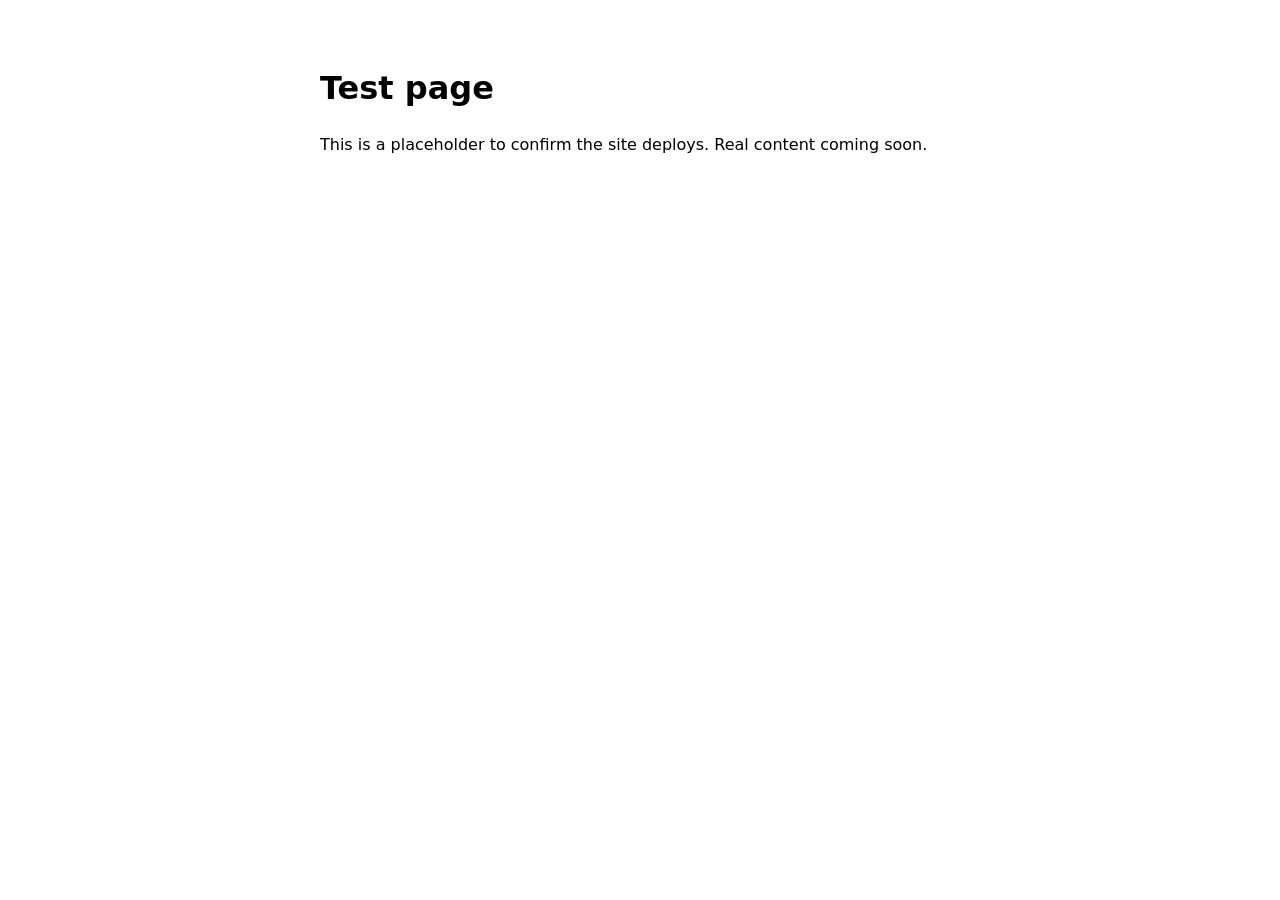
==== index.html @ 04a41847 "Add test page Co-Authored-By: Claude Fable 5.2 <noreply@anthropic.com>" ====
<!DOCTYPE html>
<html lang="en">
<head>
  <meta charset="utf-8">
  <meta name="viewport" content="width=device-width, initial-scale=1">
  <title>Test page</title>
  <style>
    body { font-family: system-ui, sans-serif; max-width: 40rem; margin: 4rem auto; padding: 0 1rem; line-height: 1.5; }
  </style>
</head>
<body>
  <h1>Test page</h1>
  <p>This is a placeholder to confirm the site deploys. Real content coming soon.</p>
</body>
</html>
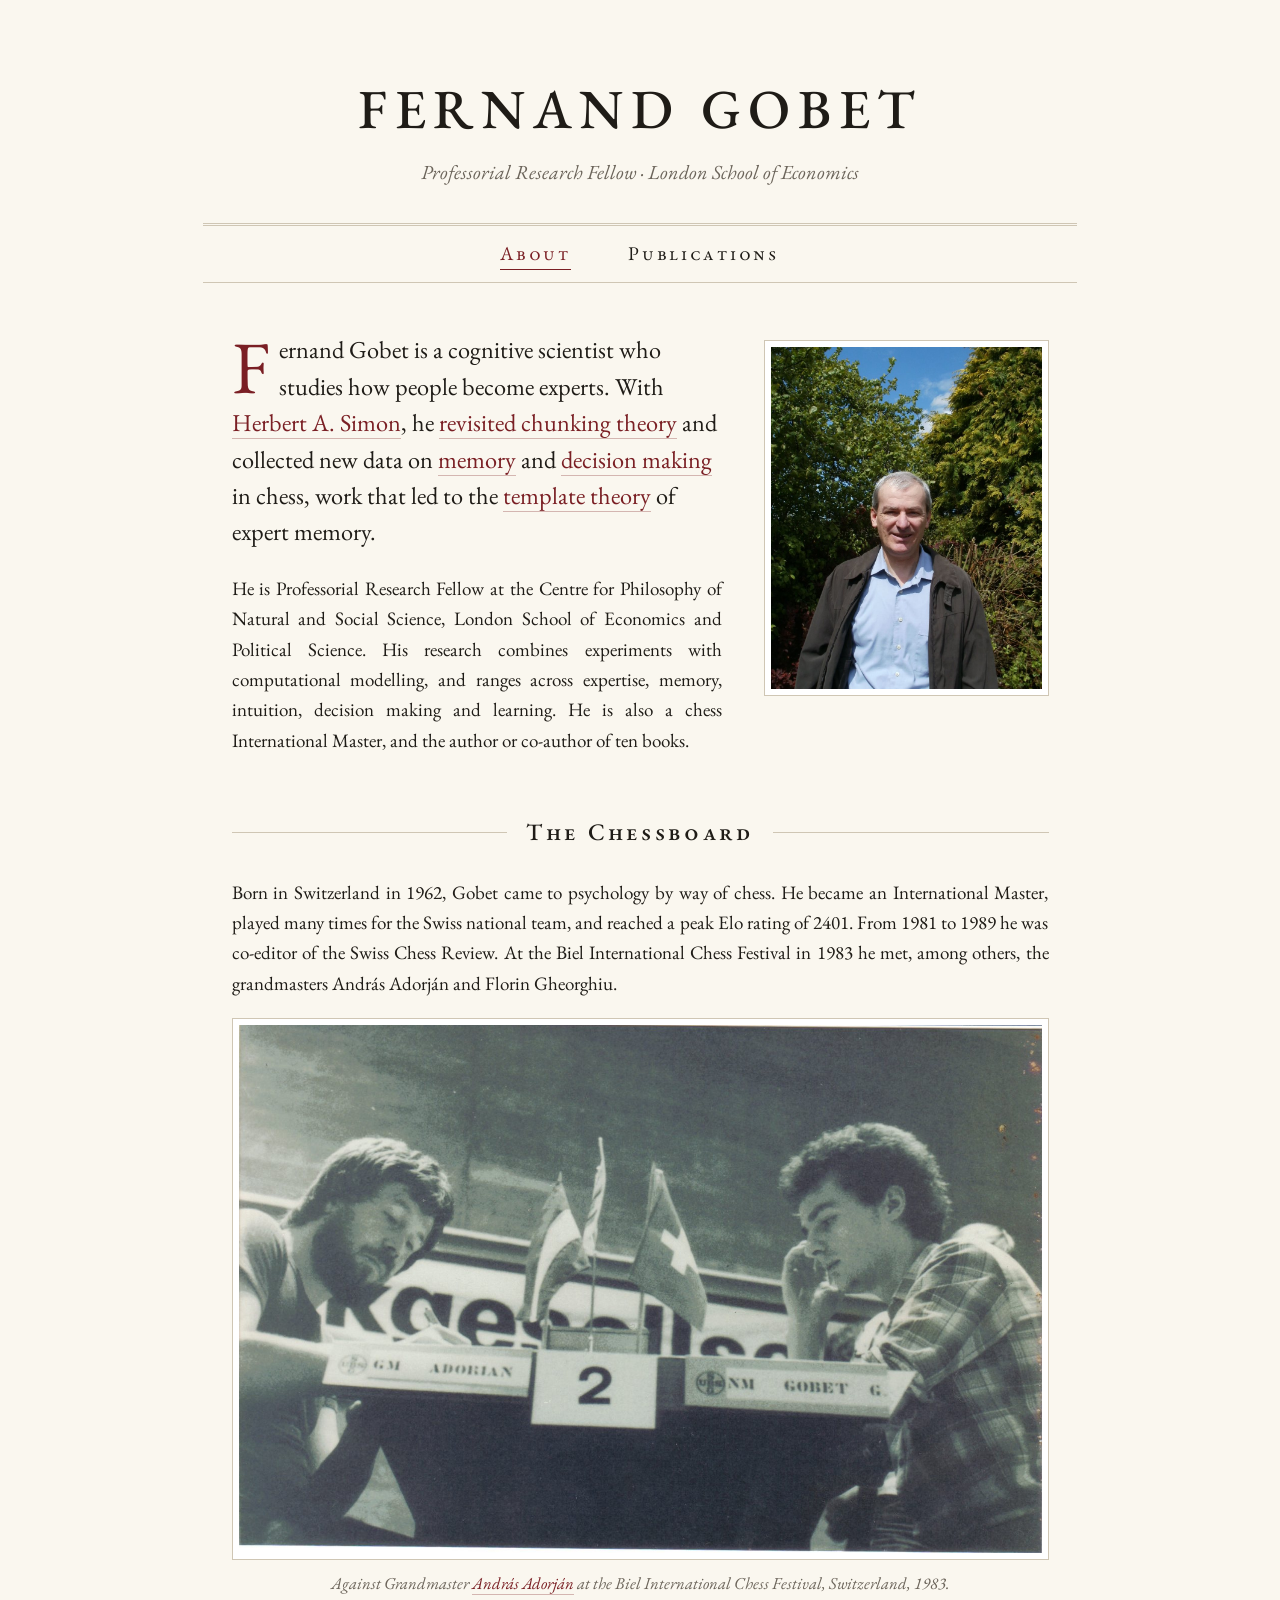
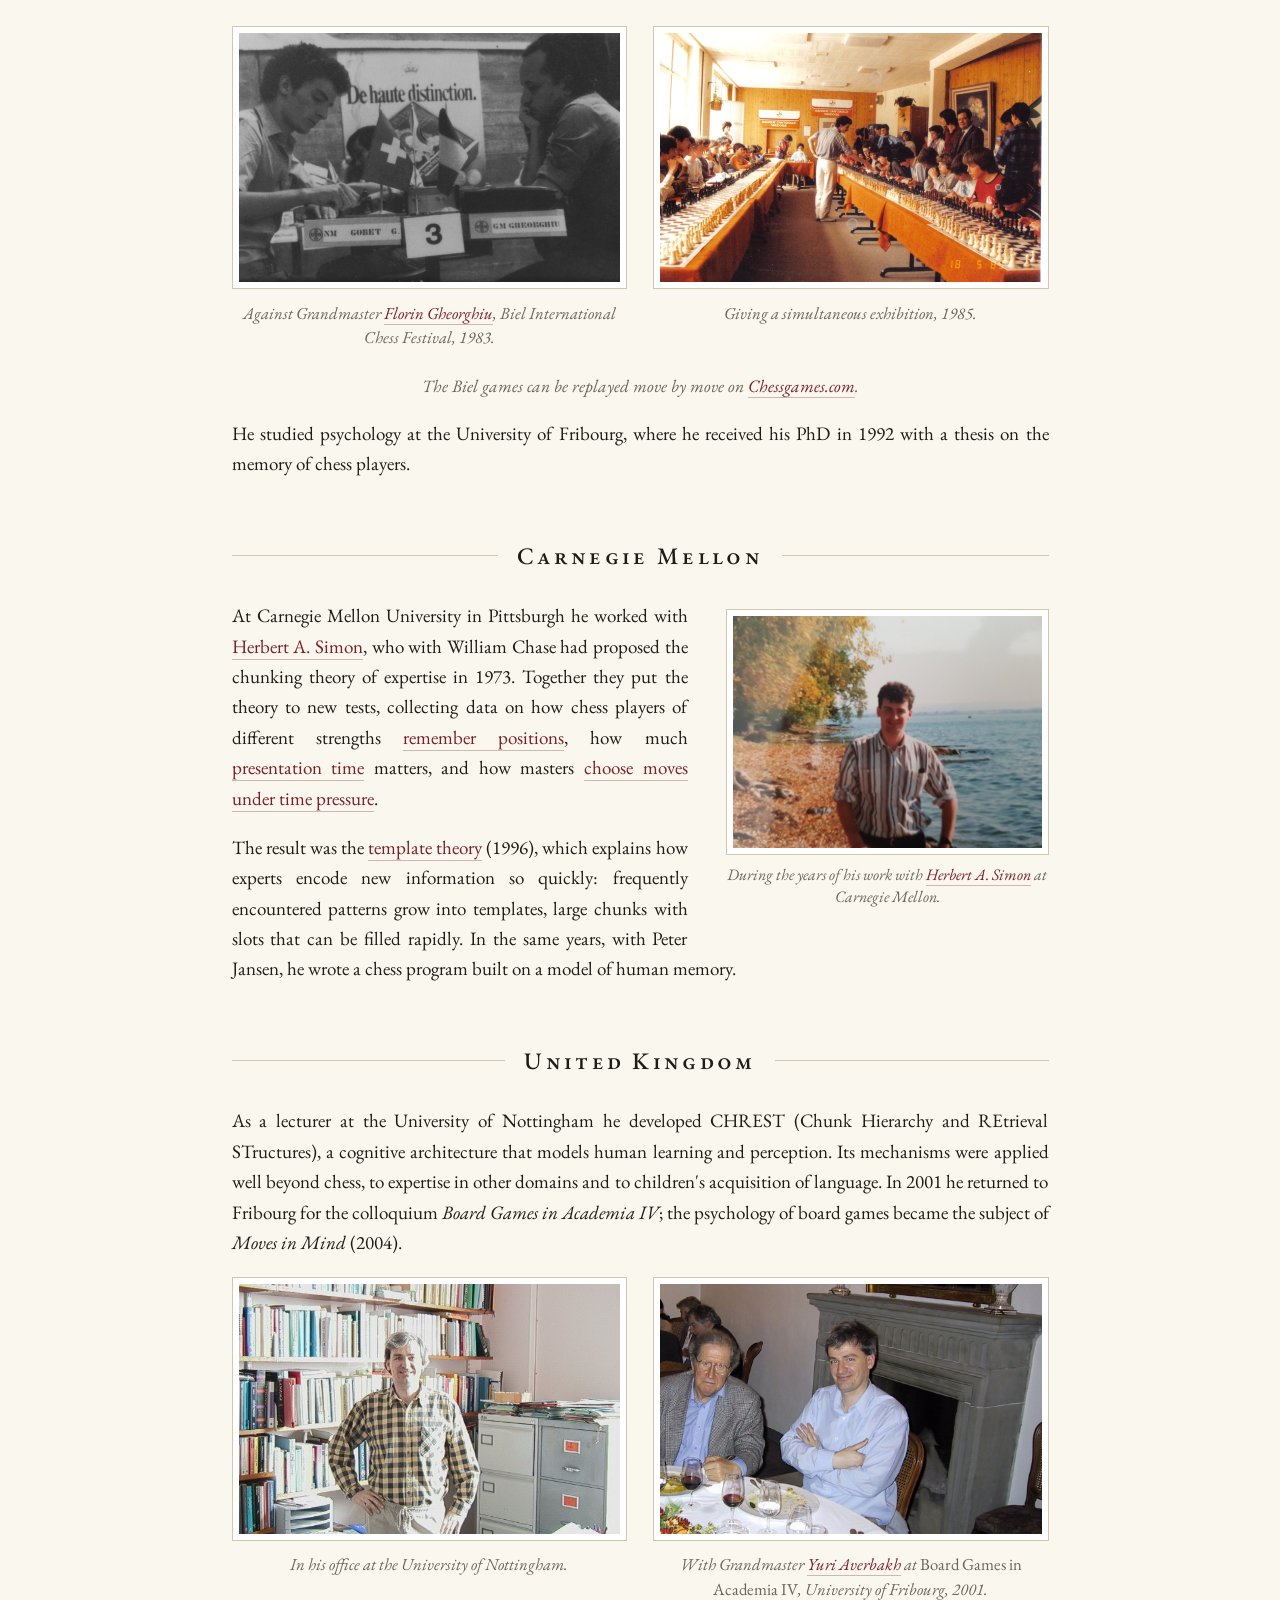
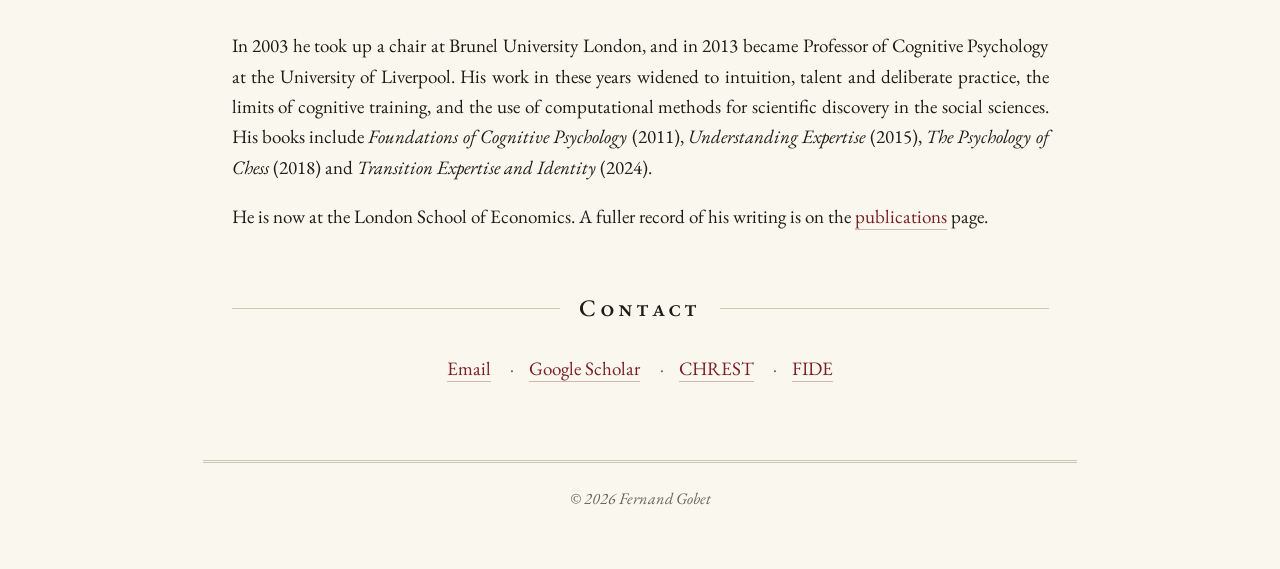
==== commit dd8819d8: "Build About and Publications pages Co-Authored-By: Claude Fable 5.2 <noreply@anthropic.com>" ====
--- a/index.html
+++ b/index.html
@@ -1,15 +1,81 @@
 <!DOCTYPE html>
 <html lang="en">
 <head>
-  <meta charset="utf-8">
-  <meta name="viewport" content="width=device-width, initial-scale=1">
-  <title>Test page</title>
-  <style>
-    body { font-family: system-ui, sans-serif; max-width: 40rem; margin: 4rem auto; padding: 0 1rem; line-height: 1.5; }
-  </style>
+<meta charset="utf-8">
+<meta name="viewport" content="width=device-width, initial-scale=1">
+<title>Fernand Gobet</title>
+<meta name="description" content="Fernand Gobet, cognitive scientist at the London School of Economics and chess International Master: research on expertise, chunking and template theory, and the CHREST cognitive architecture.">
+<link rel="preconnect" href="https://fonts.googleapis.com">
+<link rel="preconnect" href="https://fonts.gstatic.com" crossorigin>
+<link rel="stylesheet" href="https://fonts.googleapis.com/css2?family=EB+Garamond:ital,wght@0,400;0,500;0,600;1,400&amp;display=swap">
+<link rel="stylesheet" href="style.css">
 </head>
 <body>
-  <h1>Test page</h1>
-  <p>This is a placeholder to confirm the site deploys. Real content coming soon.</p>
+<header class="masthead">
+  <h1><a href="/">Fernand Gobet</a></h1>
+  <p>Professorial Research Fellow · London School of Economics</p>
+  <nav>
+    <a class="on" aria-current="page" href="/">About</a>
+    <a href="publications.html">Publications</a>
+  </nav>
+</header>
+<main>
+  <figure class="portrait">
+    <img src="assets/portrait.jpg" width="900" height="1200" alt="Portrait of Fernand Gobet">
+  </figure>
+  <p class="lead">Fernand Gobet is a cognitive scientist who studies how people become experts. With <a href="https://en.wikipedia.org/wiki/Herbert_A._Simon">Herbert A. Simon</a>, he <a href="https://doi.org/10.1080/741942359">revisited chunking theory</a> and collected new data on <a href="https://doi.org/10.3758/BF03200937">memory</a> and <a href="https://doi.org/10.1111/j.1467-9280.1996.tb00666.x">decision making</a> in chess, work that led to the <a href="https://doi.org/10.1006/cogp.1996.0011">template theory</a> of expert memory.</p>
+  <p>He is Professorial Research Fellow at the Centre for Philosophy of Natural and Social Science, London School of Economics and Political Science. His research combines experiments with computational modelling, and ranges across expertise, memory, intuition, decision making and learning. He is also a chess International Master, and the author or co-author of ten books.</p>
+
+  <h2>The Chessboard</h2>
+  <p>Born in Switzerland in 1962, Gobet came to psychology by way of chess. He became an International Master, played many times for the Swiss national team, and reached a peak Elo rating of 2401. From 1981 to 1989 he was co-editor of the Swiss Chess Review. At the Biel International Chess Festival in 1983 he met, among others, the grandmasters András Adorján and Florin Gheorghiu.</p>
+    <figure class="plate">
+      <img src="assets/adorjan-biel-1983.jpg" width="1600" height="1051" loading="lazy" alt="Fernand Gobet facing grandmaster András Adorján across a chessboard at Biel in 1983">
+      <figcaption>Against Grandmaster <a href="https://en.wikipedia.org/wiki/Andr%C3%A1s_Adorj%C3%A1n">András Adorján</a> at the Biel International Chess Festival, Switzerland, 1983.</figcaption>
+    </figure>
+  <div class="pair">
+    <figure class="plate">
+      <img src="assets/gheorghiu-biel-1983.jpg" width="1400" height="886" loading="lazy" alt="Fernand Gobet making a move against grandmaster Florin Gheorghiu at Biel in 1983">
+      <figcaption>Against Grandmaster <a href="https://en.wikipedia.org/wiki/Florin_Gheorghiu">Florin Gheorghiu</a>, Biel International Chess Festival, 1983.</figcaption>
+    </figure>
+    <figure class="plate">
+      <img src="assets/simultaneous.jpg" width="1500" height="1028" loading="lazy" alt="Fernand Gobet walking between two long rows of chessboards during a simultaneous exhibition">
+      <figcaption>Giving a simultaneous exhibition, 1985.</figcaption>
+    </figure>
+  </div>
+  <p class="aside">The Biel games can be replayed move by move on <a href="https://www.chessgames.com/perl/chessplayer?pid=15756">Chessgames.com</a>.</p>
+  <p>He studied psychology at the University of Fribourg, where he received his PhD in 1992 with a thesis on the memory of chess players.</p>
+
+  <h2>Carnegie Mellon</h2>
+    <figure class="inset">
+      <img src="assets/carnegie-mellon.jpg" width="1600" height="1200" loading="lazy" alt="A young Fernand Gobet standing by a lakeshore in autumn">
+      <figcaption>During the years of his work with <a href="https://en.wikipedia.org/wiki/Herbert_A._Simon">Herbert A. Simon</a> at Carnegie Mellon.</figcaption>
+    </figure>
+  <p>At Carnegie Mellon University in Pittsburgh he worked with <a href="https://en.wikipedia.org/wiki/Herbert_A._Simon">Herbert A. Simon</a>, who with William Chase had proposed the chunking theory of expertise in 1973. Together they put the theory to new tests, collecting data on how chess players of different strengths <a href="https://doi.org/10.3758/BF03200937">remember positions</a>, how much <a href="https://doi.org/10.1207/s15516709cog2404_4">presentation time</a> matters, and how masters <a href="https://doi.org/10.1111/j.1467-9280.1996.tb00666.x">choose moves under time pressure</a>.</p>
+  <p>The result was the <a href="https://doi.org/10.1006/cogp.1996.0011">template theory</a> (1996), which explains how experts encode new information so quickly: frequently encountered patterns grow into templates, large chunks with slots that can be filled rapidly. In the same years, with Peter Jansen, he wrote a chess program built on a model of human memory.</p>
+
+  <h2>United Kingdom</h2>
+  <p>As a lecturer at the University of Nottingham he developed CHREST (Chunk Hierarchy and REtrieval STructures), a cognitive architecture that models human learning and perception. Its mechanisms were applied well beyond chess, to expertise in other domains and to children's acquisition of language. In 2001 he returned to Fribourg for the colloquium <em>Board Games in Academia IV</em>; the psychology of board games became the subject of <em>Moves in Mind</em> (2004).</p>
+  <div class="pair">
+    <figure class="plate">
+      <img src="assets/nottingham-office.jpg" width="640" height="480" loading="lazy" alt="Fernand Gobet standing in front of bookshelves in his office">
+      <figcaption>In his office at the University of Nottingham.</figcaption>
+    </figure>
+    <figure class="plate top">
+      <img src="assets/averbakh-fribourg-2001.jpg" width="1130" height="900" loading="lazy" alt="Fernand Gobet seated at dinner beside grandmaster Yuri Averbakh">
+      <figcaption>With Grandmaster <a href="https://en.wikipedia.org/wiki/Yuri_Averbakh">Yuri Averbakh</a> at <em>Board Games in Academia IV</em>, University of Fribourg, 2001.</figcaption>
+    </figure>
+  </div>
+  <p>In 2003 he took up a chair at Brunel University London, and in 2013 became Professor of Cognitive Psychology at the University of Liverpool. His work in these years widened to intuition, talent and deliberate practice, the limits of cognitive training, and the use of computational methods for scientific discovery in the social sciences. His books include <em>Foundations of Cognitive Psychology</em> (2011), <em>Understanding Expertise</em> (2015), <em>The Psychology of Chess</em> (2018) and <em>Transition Expertise and Identity</em> (2024).</p>
+  <p>He is now at the London School of Economics. A fuller record of his writing is on the <a href="publications.html">publications</a> page.</p>
+
+  <h2>Contact</h2>
+  <ul class="links">
+    <li><a href="mailto:F.Gobet@lse.ac.uk">Email</a></li>
+    <li><a href="https://scholar.google.com/citations?user=jeJqwKsAAAAJ&amp;hl=en">Google Scholar</a></li>
+    <li><a href="http://www.chrest.info/chrest.html">CHREST</a></li>
+    <li><a href="https://ratings.fide.com/profile/1300083">FIDE</a></li>
+  </ul>
+</main>
+<footer>© 2026 Fernand Gobet</footer>
 </body>
 </html>
--- a/style.css
+++ b/style.css
@@ -0,0 +1,65 @@
+:root { --paper:#faf7ef; --ink:#1f1c17; --muted:#6b645a; --rule:#cfc6b4; --accent:#7a1f24; }
+* { box-sizing:border-box; }
+html { font-size:19px; }
+body { margin:0; background:var(--paper); color:var(--ink); font-family:"EB Garamond", Garamond, "Times New Roman", serif; line-height:1.6; }
+a { color:var(--accent); text-decoration:none; border-bottom:1px solid rgba(122,31,36,.3); }
+a:hover { border-bottom-color:var(--accent); }
+
+/* Masthead */
+.masthead { text-align:center; padding:3.4rem 1.5rem 0; }
+.masthead h1 { margin:0 0 .2rem; font-weight:500; font-size:2.9rem; letter-spacing:.14em; text-transform:uppercase; }
+.masthead h1 a { color:inherit; border:0; }
+.masthead p { margin:0; font-style:italic; color:var(--muted); font-size:1.05rem; }
+nav { margin:1.8rem auto 0; max-width:46rem; border-top:3px double var(--rule); border-bottom:1px solid var(--rule); padding:.65rem 0; }
+nav a { margin:0 1.4rem; color:var(--ink); border:0; font-variant:small-caps; letter-spacing:.14em; font-size:1.02rem; padding-bottom:.15rem; }
+nav a.on { color:var(--accent); border-bottom:1px solid var(--accent); }
+
+/* Page */
+main { max-width:46rem; margin:0 auto; padding:2.6rem 1.5rem 4rem; }
+main > p { margin:0 0 1rem; text-align:justify; hyphens:auto; }
+h2 { font-weight:500; font-variant:small-caps; letter-spacing:.14em; font-size:1.25rem; margin:3rem 0 1.4rem; display:flex; align-items:center; gap:1rem; clear:both; }
+h2::before, h2::after { content:""; flex:1; border-top:1px solid var(--rule); }
+
+.portrait { float:right; width:15rem; margin:.4rem 0 1.2rem 2.2rem; }
+.portrait img { display:block; width:100%; height:auto; aspect-ratio:4/5; object-fit:cover; object-position:50% 38%; border:1px solid var(--rule); padding:6px; background:#fff; }
+
+main > p.lead { font-size:1.28rem; line-height:1.5; margin-bottom:1.2rem; text-align:left; hyphens:manual; }
+.lead::first-letter { float:left; font-size:3.9rem; line-height:.82; padding:.28rem .5rem 0 0; color:var(--accent); }
+
+/* Photographs */
+figure { margin:0; }
+.plate { margin-bottom:1.6rem; }
+.plate img { display:block; width:100%; height:auto; border:1px solid var(--rule); padding:6px; background:#fff; }
+.plate figcaption { font-style:italic; font-size:.88rem; line-height:1.45; color:var(--muted); text-align:center; margin-top:.6rem; }
+.plate figcaption em { font-style:normal; }
+.pair { display:grid; grid-template-columns:1fr 1fr; gap:1.4rem; }
+.pair .plate img { aspect-ratio:3/2; object-fit:cover; }
+.pair .plate.top img { object-position:50% 12%; }
+.inset { float:right; width:17rem; margin:.4rem 0 1rem 2rem; }
+.inset img { display:block; width:100%; height:auto; border:1px solid var(--rule); padding:6px; background:#fff; }
+.inset figcaption { font-style:italic; font-size:.84rem; line-height:1.4; color:var(--muted); text-align:center; margin-top:.5rem; }
+.pair, .plate { clear:both; }
+main > p.aside, main > p.note { text-align:center; font-style:italic; color:var(--muted); hyphens:manual; }
+main > p.aside { font-size:.92rem; margin-top:-.4rem; }
+
+ul.links { list-style:none; padding:0; margin:0; text-align:center; }
+ul.links li { display:inline; }
+ul.links li + li::before { content:"·"; margin:0 .8rem; color:var(--muted); }
+
+/* Publications */
+ol.pubs { list-style:none; margin:0; padding:0; }
+ol.pubs li { padding-left:2rem; text-indent:-2rem; margin-bottom:.75rem; }
+ol.pubs cite { font-style:italic; }
+
+footer { border-top:3px double var(--rule); max-width:46rem; margin:0 auto; padding:1.2rem 1.5rem 3rem; text-align:center; color:var(--muted); font-size:.85rem; font-style:italic; }
+
+@media (max-width:640px) {
+  html { font-size:17px; }
+  .masthead { padding-top:2.4rem; }
+  .masthead h1 { font-size:2rem; letter-spacing:.08em; }
+  nav a { margin:0 .7rem; }
+  .portrait { float:none; width:70%; margin:0 auto 1.5rem; }
+  main > p { text-align:left; }
+  .inset { float:none; width:100%; margin:0 0 1.4rem; }
+  .pair { grid-template-columns:1fr; gap:0; }
+}
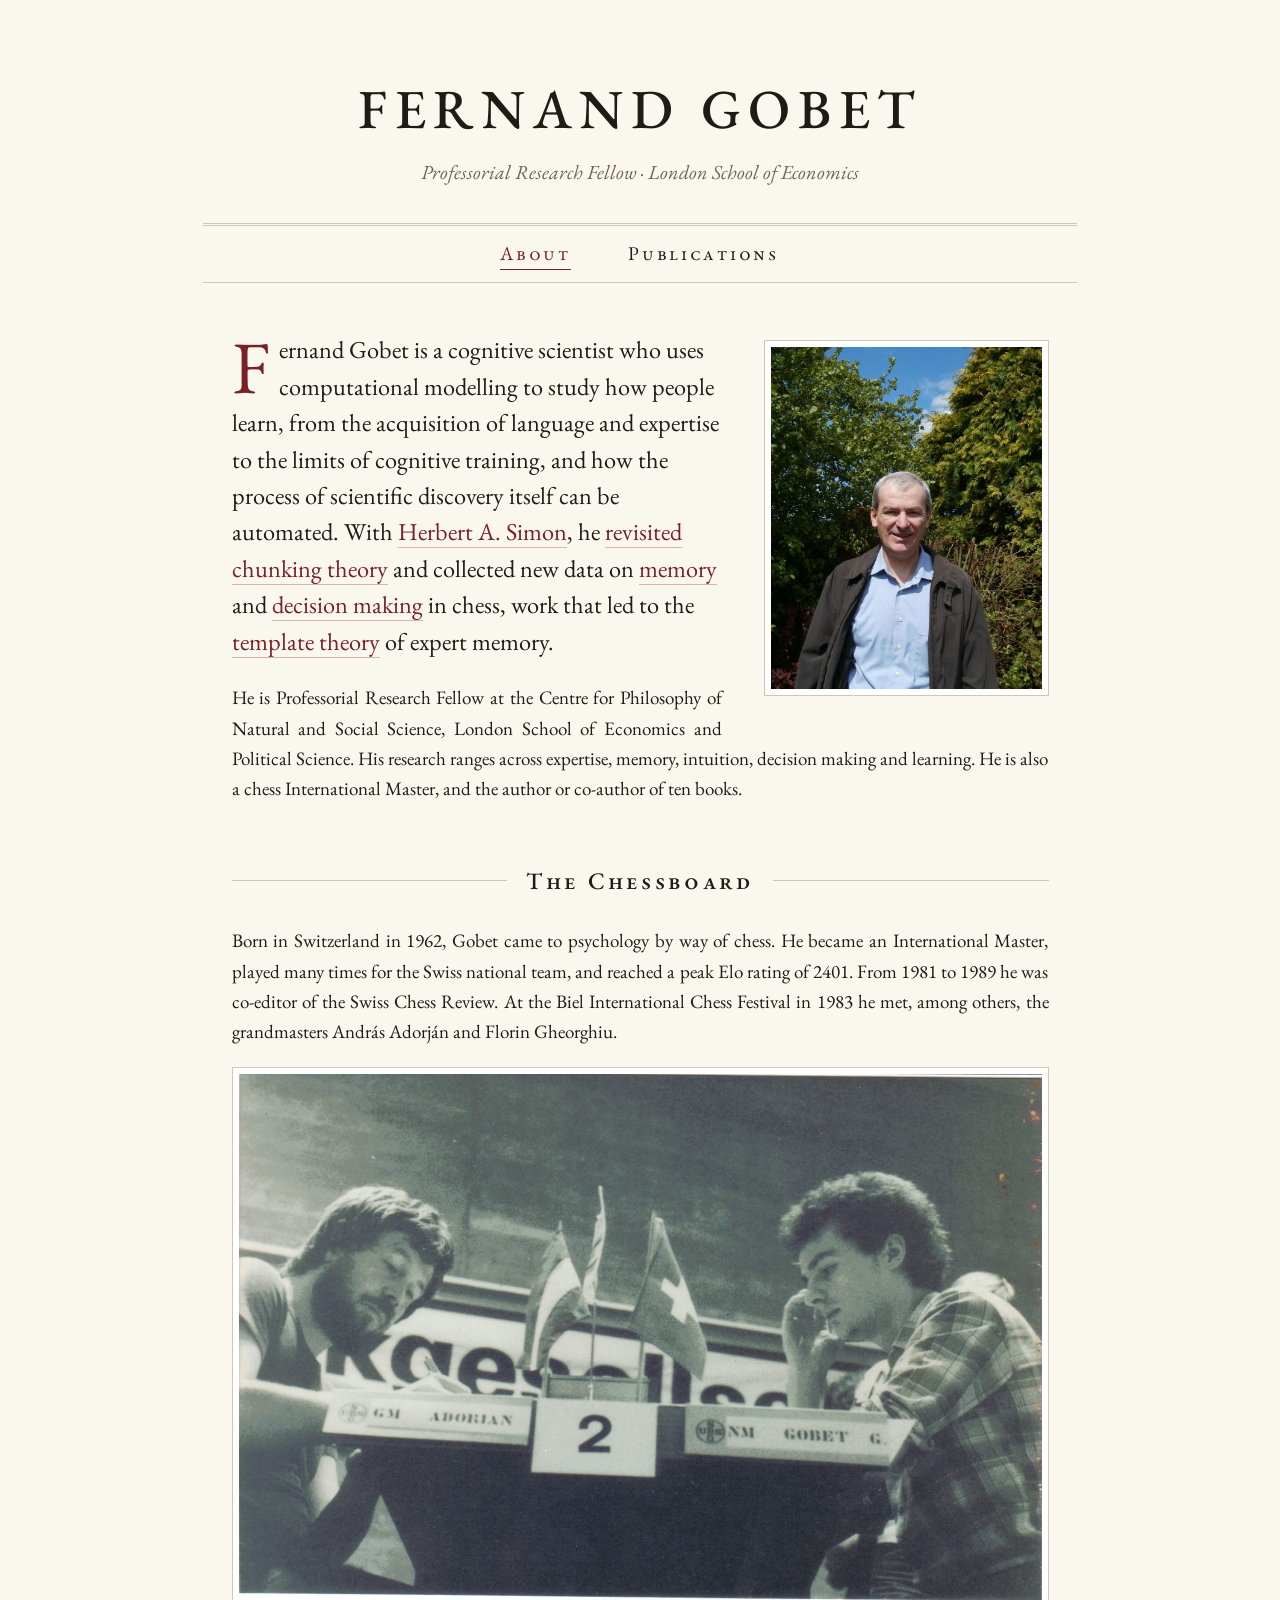
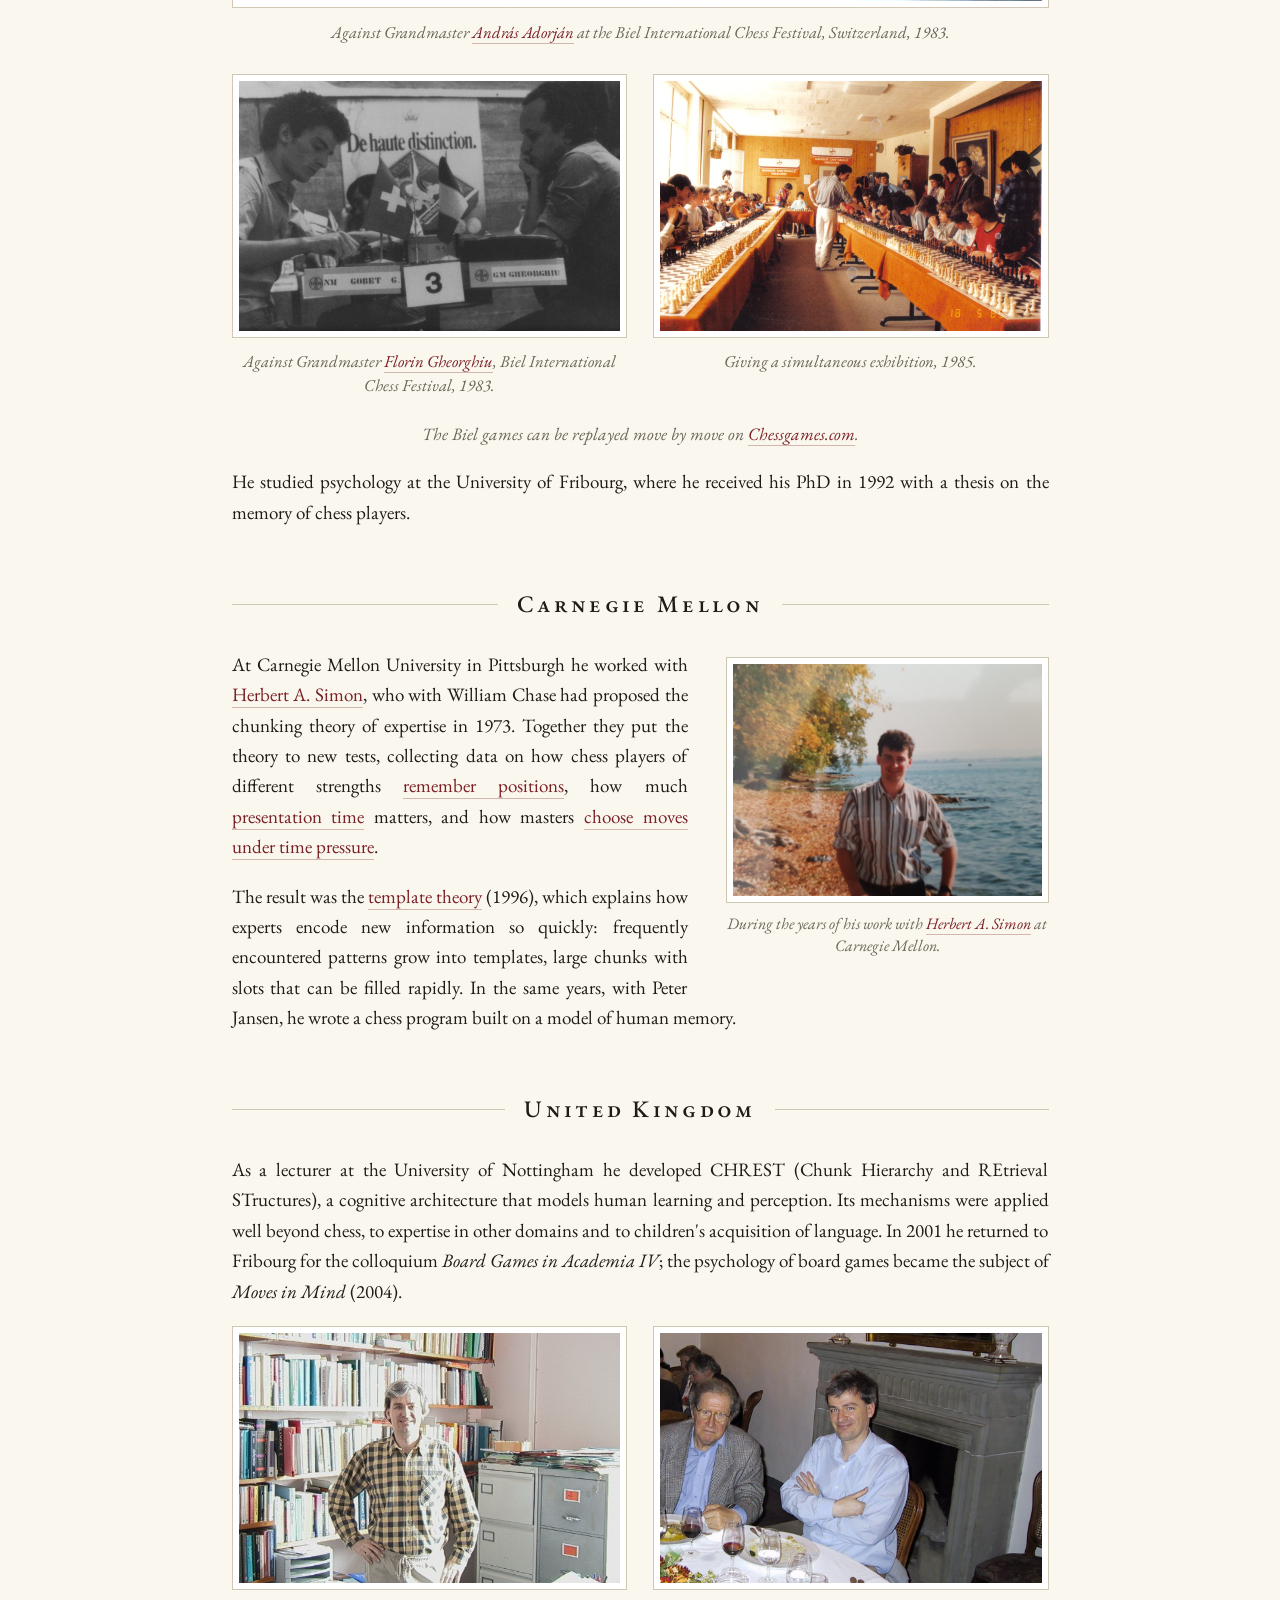
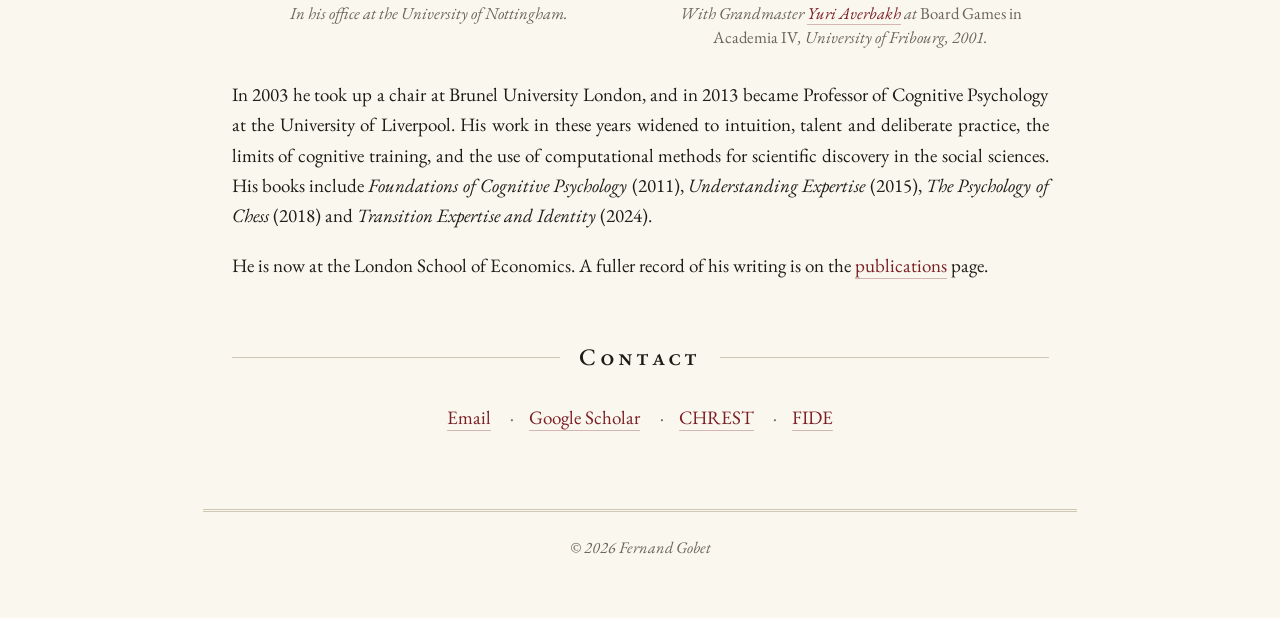
==== commit 5948dd9b: "Broaden the opening sentence of the About page Co-Authored-By: Claude Fable 5.2 <noreply@anthropic.c" ====
--- a/index.html
+++ b/index.html
@@ -23,8 +23,8 @@
   <figure class="portrait">
     <img src="assets/portrait.jpg" width="900" height="1200" alt="Portrait of Fernand Gobet">
   </figure>
-  <p class="lead">Fernand Gobet is a cognitive scientist who studies how people become experts. With <a href="https://en.wikipedia.org/wiki/Herbert_A._Simon">Herbert A. Simon</a>, he <a href="https://doi.org/10.1080/741942359">revisited chunking theory</a> and collected new data on <a href="https://doi.org/10.3758/BF03200937">memory</a> and <a href="https://doi.org/10.1111/j.1467-9280.1996.tb00666.x">decision making</a> in chess, work that led to the <a href="https://doi.org/10.1006/cogp.1996.0011">template theory</a> of expert memory.</p>
-  <p>He is Professorial Research Fellow at the Centre for Philosophy of Natural and Social Science, London School of Economics and Political Science. His research combines experiments with computational modelling, and ranges across expertise, memory, intuition, decision making and learning. He is also a chess International Master, and the author or co-author of ten books.</p>
+  <p class="lead">Fernand Gobet is a cognitive scientist who uses computational modelling to study how people learn, from the acquisition of language and expertise to the limits of cognitive training, and how the process of scientific discovery itself can be automated. With <a href="https://en.wikipedia.org/wiki/Herbert_A._Simon">Herbert A. Simon</a>, he <a href="https://doi.org/10.1080/741942359">revisited chunking theory</a> and collected new data on <a href="https://doi.org/10.3758/BF03200937">memory</a> and <a href="https://doi.org/10.1111/j.1467-9280.1996.tb00666.x">decision making</a> in chess, work that led to the <a href="https://doi.org/10.1006/cogp.1996.0011">template theory</a> of expert memory.</p>
+  <p>He is Professorial Research Fellow at the Centre for Philosophy of Natural and Social Science, London School of Economics and Political Science. His research ranges across expertise, memory, intuition, decision making and learning. He is also a chess International Master, and the author or co-author of ten books.</p>
 
   <h2>The Chessboard</h2>
   <p>Born in Switzerland in 1962, Gobet came to psychology by way of chess. He became an International Master, played many times for the Swiss national team, and reached a peak Elo rating of 2401. From 1981 to 1989 he was co-editor of the Swiss Chess Review. At the Biel International Chess Festival in 1983 he met, among others, the grandmasters András Adorján and Florin Gheorghiu.</p>
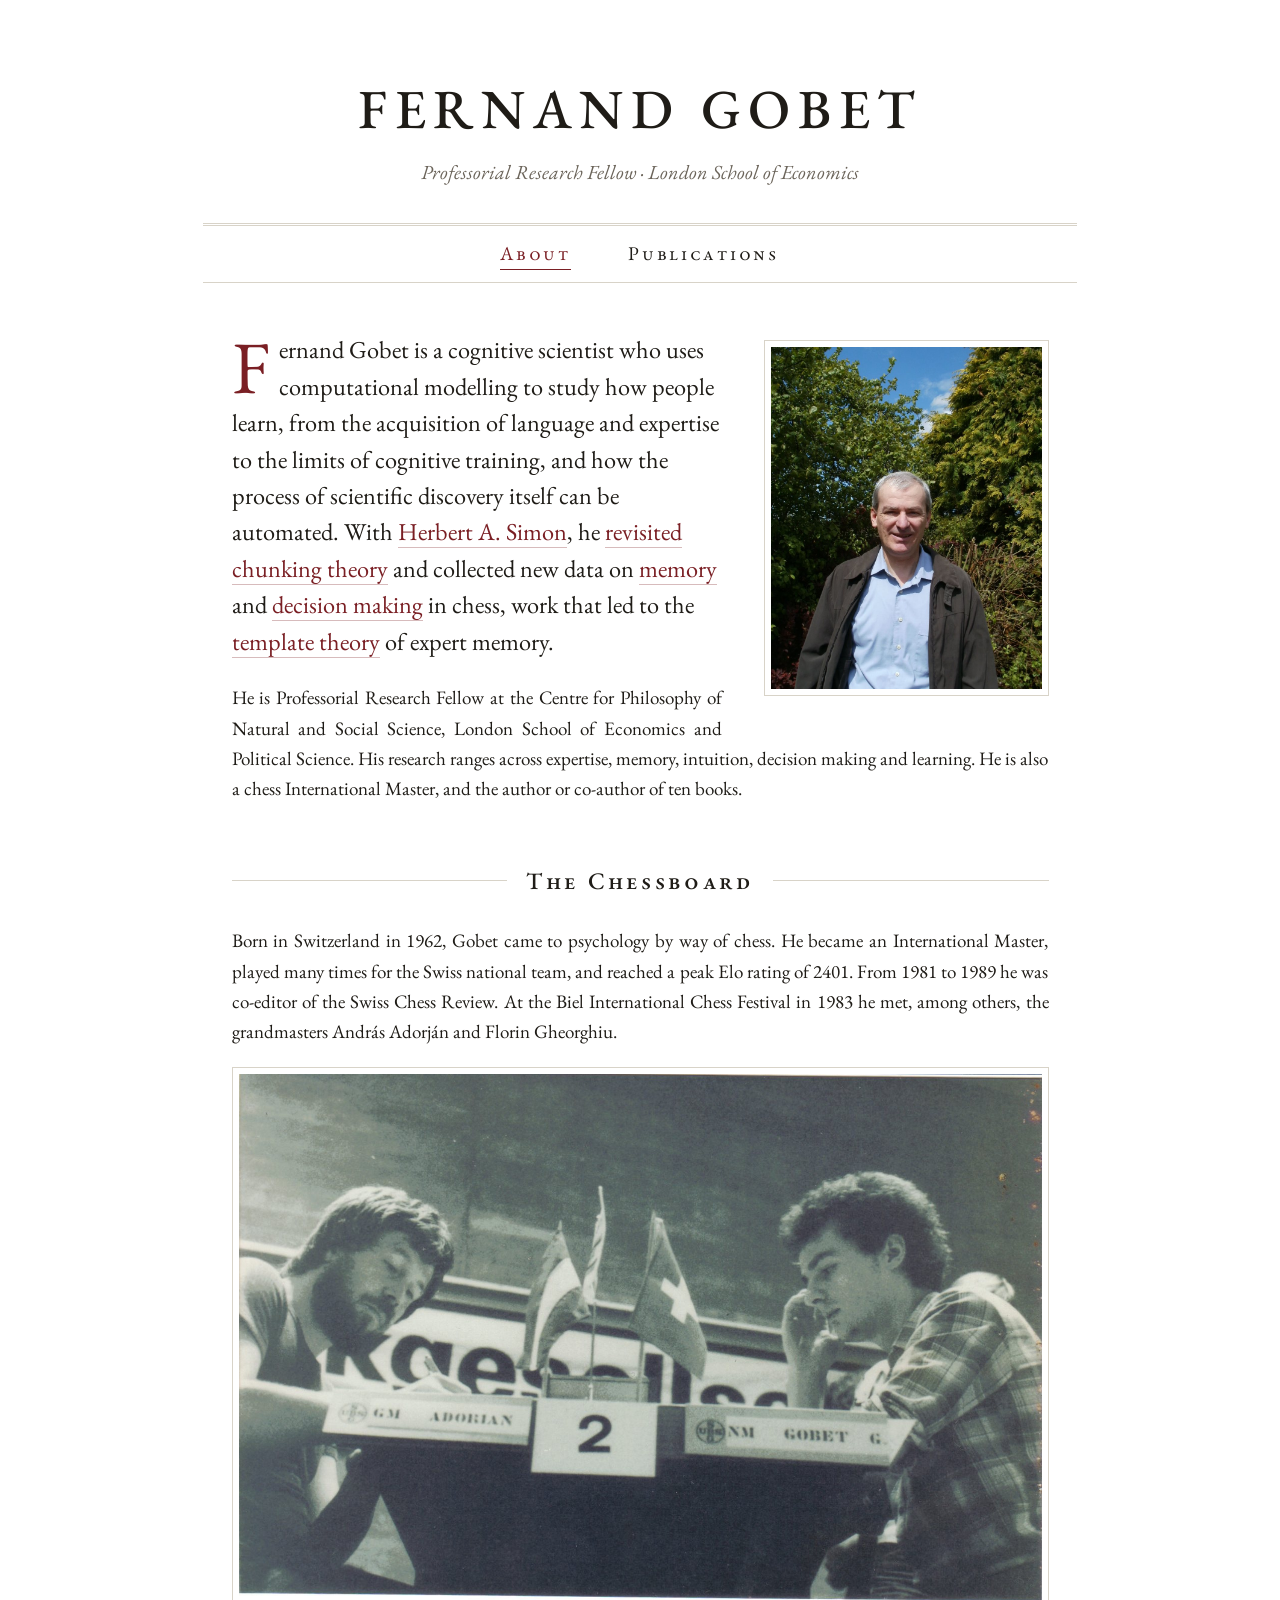
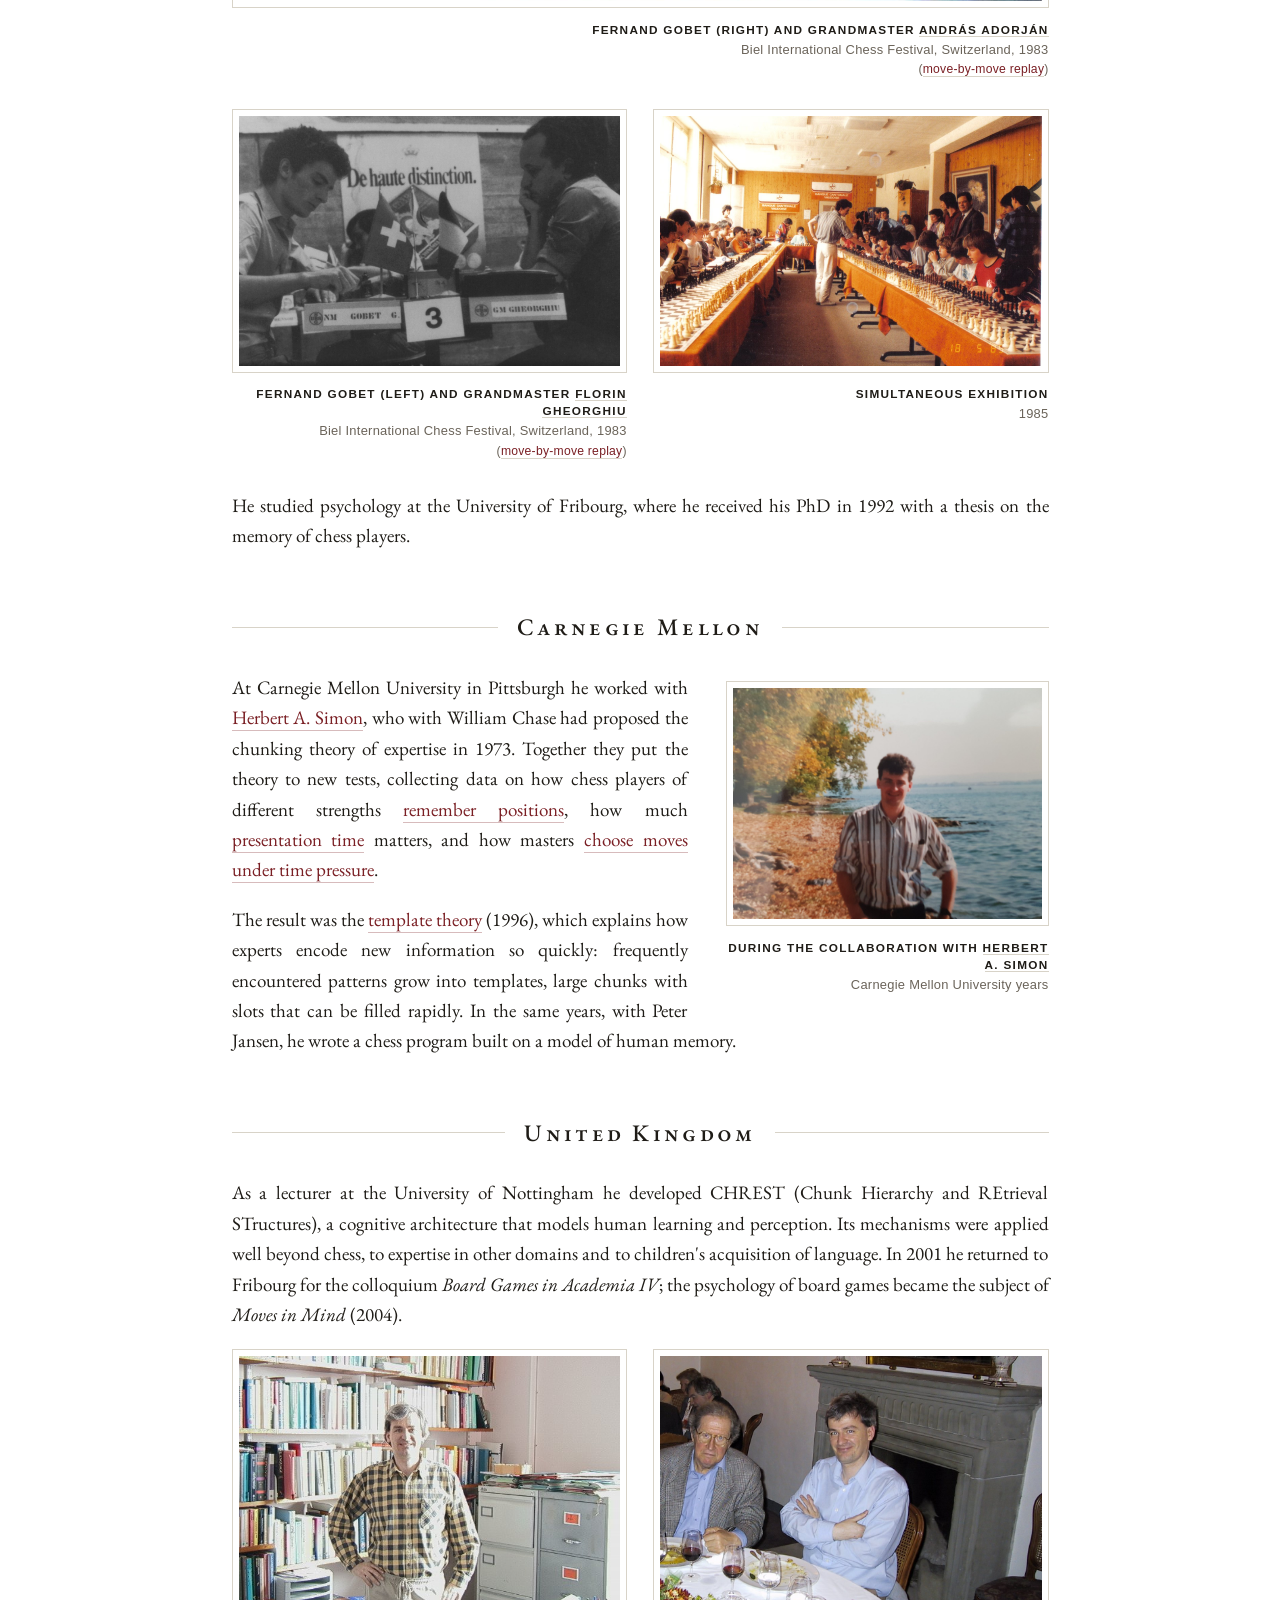
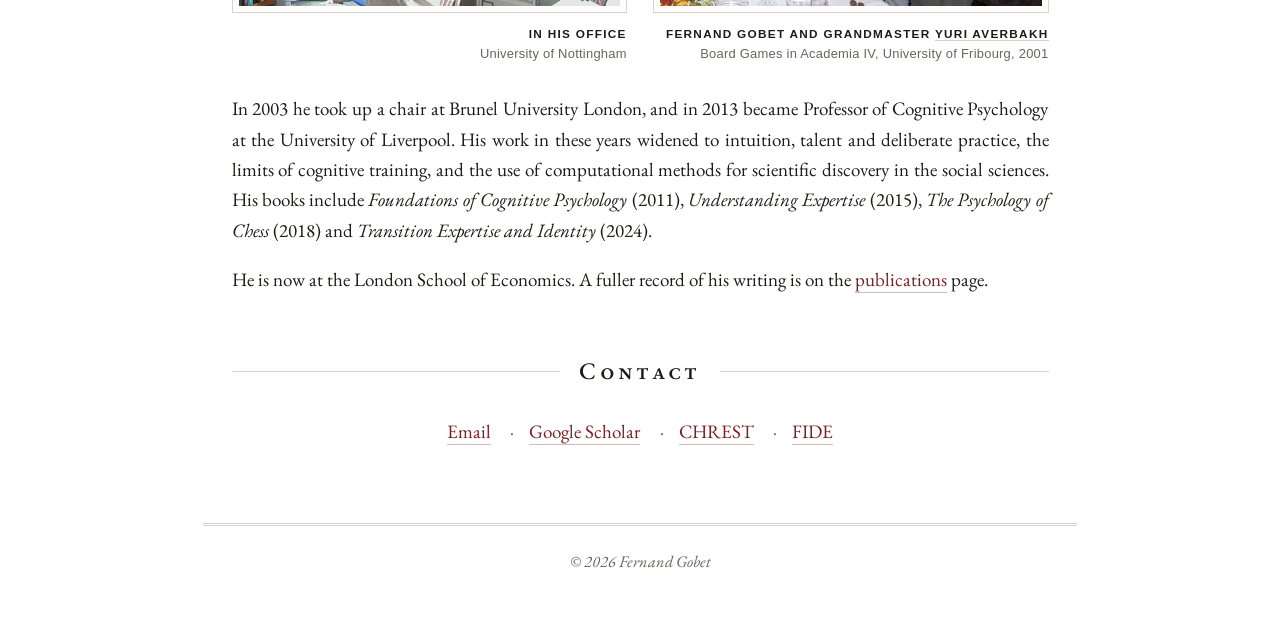
==== commit 8fa783f1: "Gallery-style captions, game replay links, white background Co-Authored-By: Claude Fable 5.2 <norepl" ====
--- a/index.html
+++ b/index.html
@@ -30,25 +30,24 @@
   <p>Born in Switzerland in 1962, Gobet came to psychology by way of chess. He became an International Master, played many times for the Swiss national team, and reached a peak Elo rating of 2401. From 1981 to 1989 he was co-editor of the Swiss Chess Review. At the Biel International Chess Festival in 1983 he met, among others, the grandmasters András Adorján and Florin Gheorghiu.</p>
     <figure class="plate">
       <img src="assets/adorjan-biel-1983.jpg" width="1600" height="1051" loading="lazy" alt="Fernand Gobet facing grandmaster András Adorján across a chessboard at Biel in 1983">
-      <figcaption>Against Grandmaster <a href="https://en.wikipedia.org/wiki/Andr%C3%A1s_Adorj%C3%A1n">András Adorján</a> at the Biel International Chess Festival, Switzerland, 1983.</figcaption>
+      <figcaption><span class="cap-title">Fernand Gobet (right) and Grandmaster <a href="https://en.wikipedia.org/wiki/Andr%C3%A1s_Adorj%C3%A1n">András Adorján</a></span><span class="cap-detail">Biel International Chess Festival, Switzerland, 1983</span><span class="cap-link">(<a href="https://www.chessgames.com/perl/chessgame?gid=1016134">move-by-move replay</a>)</span></figcaption>
     </figure>
   <div class="pair">
     <figure class="plate">
       <img src="assets/gheorghiu-biel-1983.jpg" width="1400" height="886" loading="lazy" alt="Fernand Gobet making a move against grandmaster Florin Gheorghiu at Biel in 1983">
-      <figcaption>Against Grandmaster <a href="https://en.wikipedia.org/wiki/Florin_Gheorghiu">Florin Gheorghiu</a>, Biel International Chess Festival, 1983.</figcaption>
+      <figcaption><span class="cap-title">Fernand Gobet (left) and Grandmaster <a href="https://en.wikipedia.org/wiki/Florin_Gheorghiu">Florin Gheorghiu</a></span><span class="cap-detail">Biel International Chess Festival, Switzerland, 1983</span><span class="cap-link">(<a href="https://www.chessgames.com/perl/chessgame?gid=2040488">move-by-move replay</a>)</span></figcaption>
     </figure>
     <figure class="plate">
       <img src="assets/simultaneous.jpg" width="1500" height="1028" loading="lazy" alt="Fernand Gobet walking between two long rows of chessboards during a simultaneous exhibition">
-      <figcaption>Giving a simultaneous exhibition, 1985.</figcaption>
+      <figcaption><span class="cap-title">Simultaneous exhibition</span><span class="cap-detail">1985</span></figcaption>
     </figure>
   </div>
-  <p class="aside">The Biel games can be replayed move by move on <a href="https://www.chessgames.com/perl/chessplayer?pid=15756">Chessgames.com</a>.</p>
   <p>He studied psychology at the University of Fribourg, where he received his PhD in 1992 with a thesis on the memory of chess players.</p>
 
   <h2>Carnegie Mellon</h2>
     <figure class="inset">
       <img src="assets/carnegie-mellon.jpg" width="1600" height="1200" loading="lazy" alt="A young Fernand Gobet standing by a lakeshore in autumn">
-      <figcaption>During the years of his work with <a href="https://en.wikipedia.org/wiki/Herbert_A._Simon">Herbert A. Simon</a> at Carnegie Mellon.</figcaption>
+      <figcaption><span class="cap-title">During the collaboration with <a href="https://en.wikipedia.org/wiki/Herbert_A._Simon">Herbert A. Simon</a></span><span class="cap-detail">Carnegie Mellon University years</span></figcaption>
     </figure>
   <p>At Carnegie Mellon University in Pittsburgh he worked with <a href="https://en.wikipedia.org/wiki/Herbert_A._Simon">Herbert A. Simon</a>, who with William Chase had proposed the chunking theory of expertise in 1973. Together they put the theory to new tests, collecting data on how chess players of different strengths <a href="https://doi.org/10.3758/BF03200937">remember positions</a>, how much <a href="https://doi.org/10.1207/s15516709cog2404_4">presentation time</a> matters, and how masters <a href="https://doi.org/10.1111/j.1467-9280.1996.tb00666.x">choose moves under time pressure</a>.</p>
   <p>The result was the <a href="https://doi.org/10.1006/cogp.1996.0011">template theory</a> (1996), which explains how experts encode new information so quickly: frequently encountered patterns grow into templates, large chunks with slots that can be filled rapidly. In the same years, with Peter Jansen, he wrote a chess program built on a model of human memory.</p>
@@ -58,11 +57,11 @@
   <div class="pair">
     <figure class="plate">
       <img src="assets/nottingham-office.jpg" width="640" height="480" loading="lazy" alt="Fernand Gobet standing in front of bookshelves in his office">
-      <figcaption>In his office at the University of Nottingham.</figcaption>
+      <figcaption><span class="cap-title">In his office</span><span class="cap-detail">University of Nottingham</span></figcaption>
     </figure>
     <figure class="plate top">
       <img src="assets/averbakh-fribourg-2001.jpg" width="1130" height="900" loading="lazy" alt="Fernand Gobet seated at dinner beside grandmaster Yuri Averbakh">
-      <figcaption>With Grandmaster <a href="https://en.wikipedia.org/wiki/Yuri_Averbakh">Yuri Averbakh</a> at <em>Board Games in Academia IV</em>, University of Fribourg, 2001.</figcaption>
+      <figcaption><span class="cap-title">Fernand Gobet and Grandmaster <a href="https://en.wikipedia.org/wiki/Yuri_Averbakh">Yuri Averbakh</a></span><span class="cap-detail">Board Games in Academia IV, University of Fribourg, 2001</span></figcaption>
     </figure>
   </div>
   <p>In 2003 he took up a chair at Brunel University London, and in 2013 became Professor of Cognitive Psychology at the University of Liverpool. His work in these years widened to intuition, talent and deliberate practice, the limits of cognitive training, and the use of computational methods for scientific discovery in the social sciences. His books include <em>Foundations of Cognitive Psychology</em> (2011), <em>Understanding Expertise</em> (2015), <em>The Psychology of Chess</em> (2018) and <em>Transition Expertise and Identity</em> (2024).</p>
--- a/style.css
+++ b/style.css
@@ -1,4 +1,4 @@
-:root { --paper:#faf7ef; --ink:#1f1c17; --muted:#6b645a; --rule:#cfc6b4; --accent:#7a1f24; }
+:root { --paper:#ffffff; --ink:#1f1c17; --muted:#6b645a; --rule:#d8d3c8; --accent:#7a1f24; }
 * { box-sizing:border-box; }
 html { font-size:19px; }
 body { margin:0; background:var(--paper); color:var(--ink); font-family:"EB Garamond", Garamond, "Times New Roman", serif; line-height:1.6; }
@@ -30,17 +30,22 @@
 figure { margin:0; }
 .plate { margin-bottom:1.6rem; }
 .plate img { display:block; width:100%; height:auto; border:1px solid var(--rule); padding:6px; background:#fff; }
-.plate figcaption { font-style:italic; font-size:.88rem; line-height:1.45; color:var(--muted); text-align:center; margin-top:.6rem; }
-.plate figcaption em { font-style:normal; }
+figcaption { font-family:"Helvetica Neue", Helvetica, Arial, sans-serif; text-align:right; margin-top:.65rem; line-height:1.45; }
+figcaption span { display:block; }
+.cap-title { font-size:.62rem; font-weight:600; letter-spacing:.11em; text-transform:uppercase; color:var(--ink); }
+.cap-link { font-size:.64rem; letter-spacing:.02em; color:var(--muted); margin-top:.1rem; }
+.cap-link a { color:var(--accent); }
+.cap-detail { font-size:.68rem; letter-spacing:.02em; color:var(--muted); margin-top:.15rem; }
+figcaption a { color:inherit; border-bottom-color:var(--rule); }
+figcaption a:hover { color:var(--accent); }
 .pair { display:grid; grid-template-columns:1fr 1fr; gap:1.4rem; }
 .pair .plate img { aspect-ratio:3/2; object-fit:cover; }
 .pair .plate.top img { object-position:50% 12%; }
 .inset { float:right; width:17rem; margin:.4rem 0 1rem 2rem; }
 .inset img { display:block; width:100%; height:auto; border:1px solid var(--rule); padding:6px; background:#fff; }
-.inset figcaption { font-style:italic; font-size:.84rem; line-height:1.4; color:var(--muted); text-align:center; margin-top:.5rem; }
 .pair, .plate { clear:both; }
 main > p.aside, main > p.note { text-align:center; font-style:italic; color:var(--muted); hyphens:manual; }
-main > p.aside { font-size:.92rem; margin-top:-.4rem; }
+main > p.aside { font-family:"Helvetica Neue", Helvetica, Arial, sans-serif; font-style:normal; font-size:.68rem; letter-spacing:.02em; text-align:right; margin-top:-.6rem; }
 
 ul.links { list-style:none; padding:0; margin:0; text-align:center; }
 ul.links li { display:inline; }
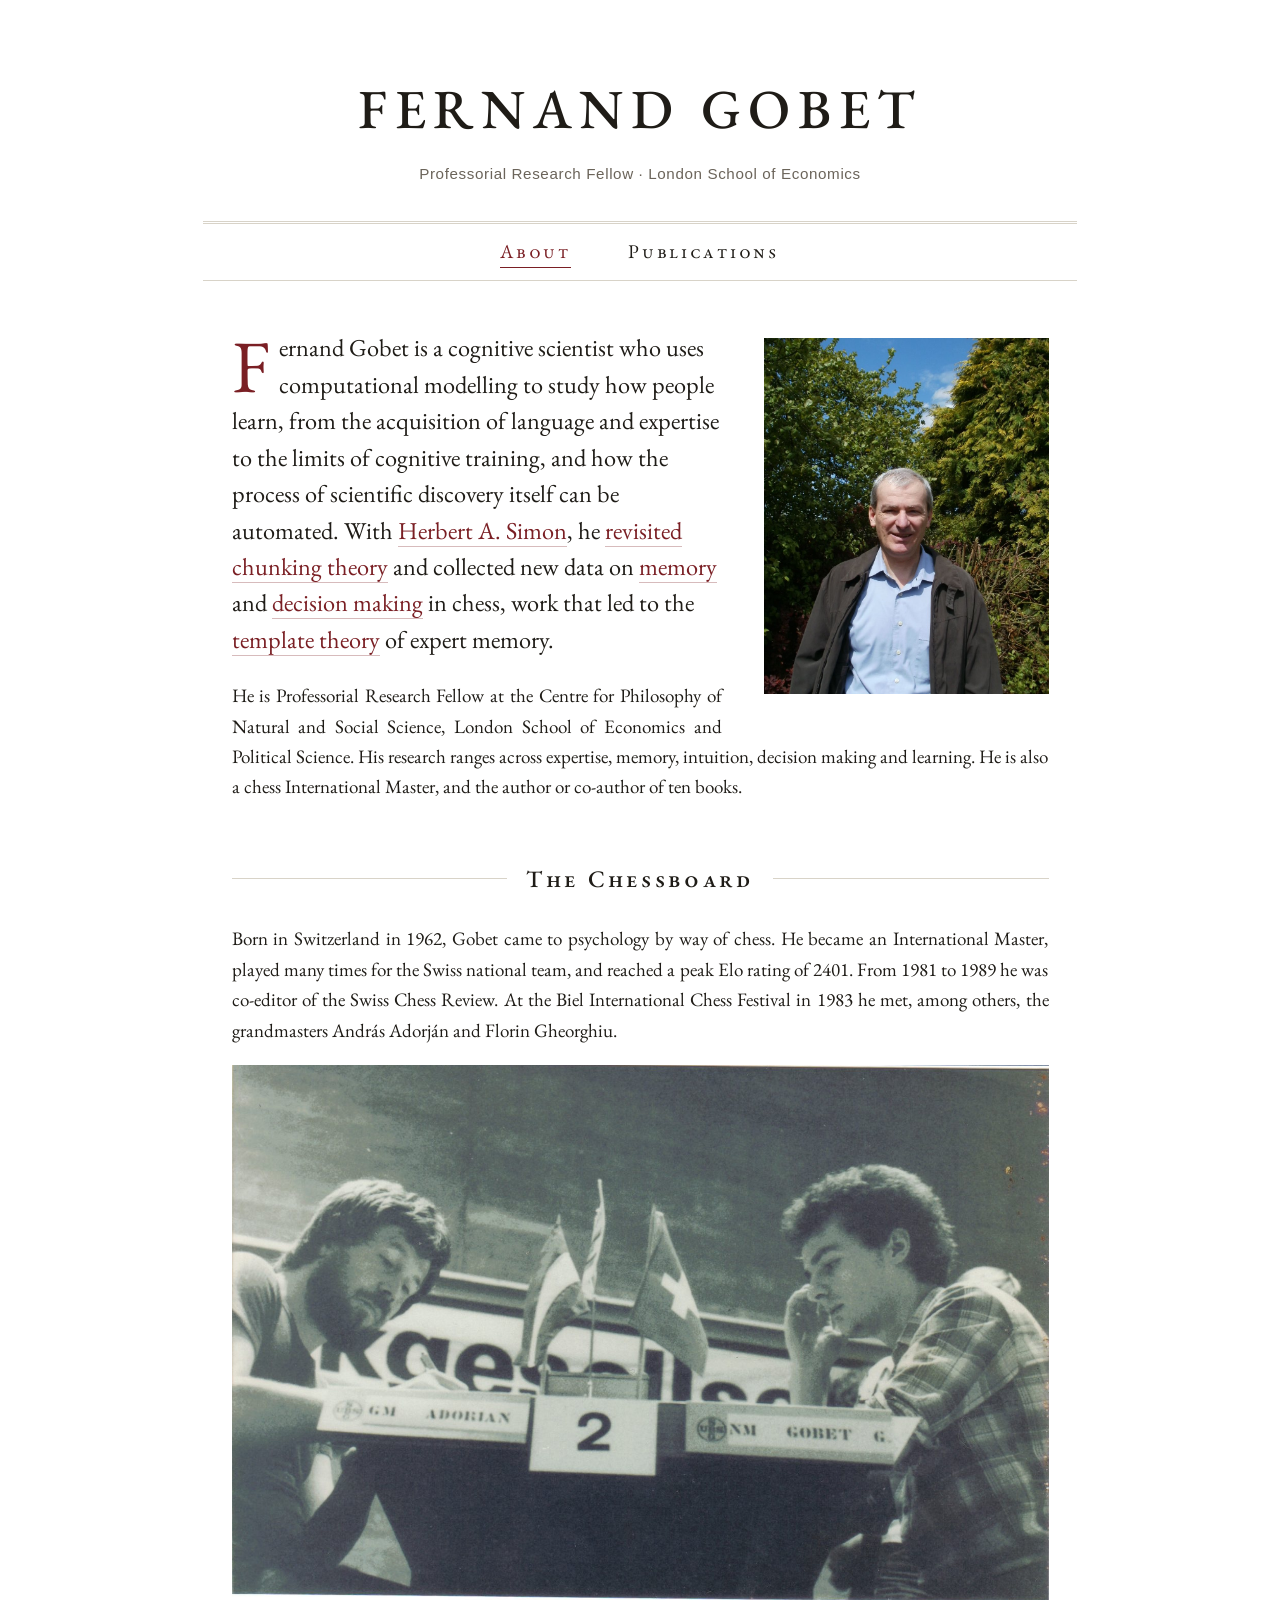
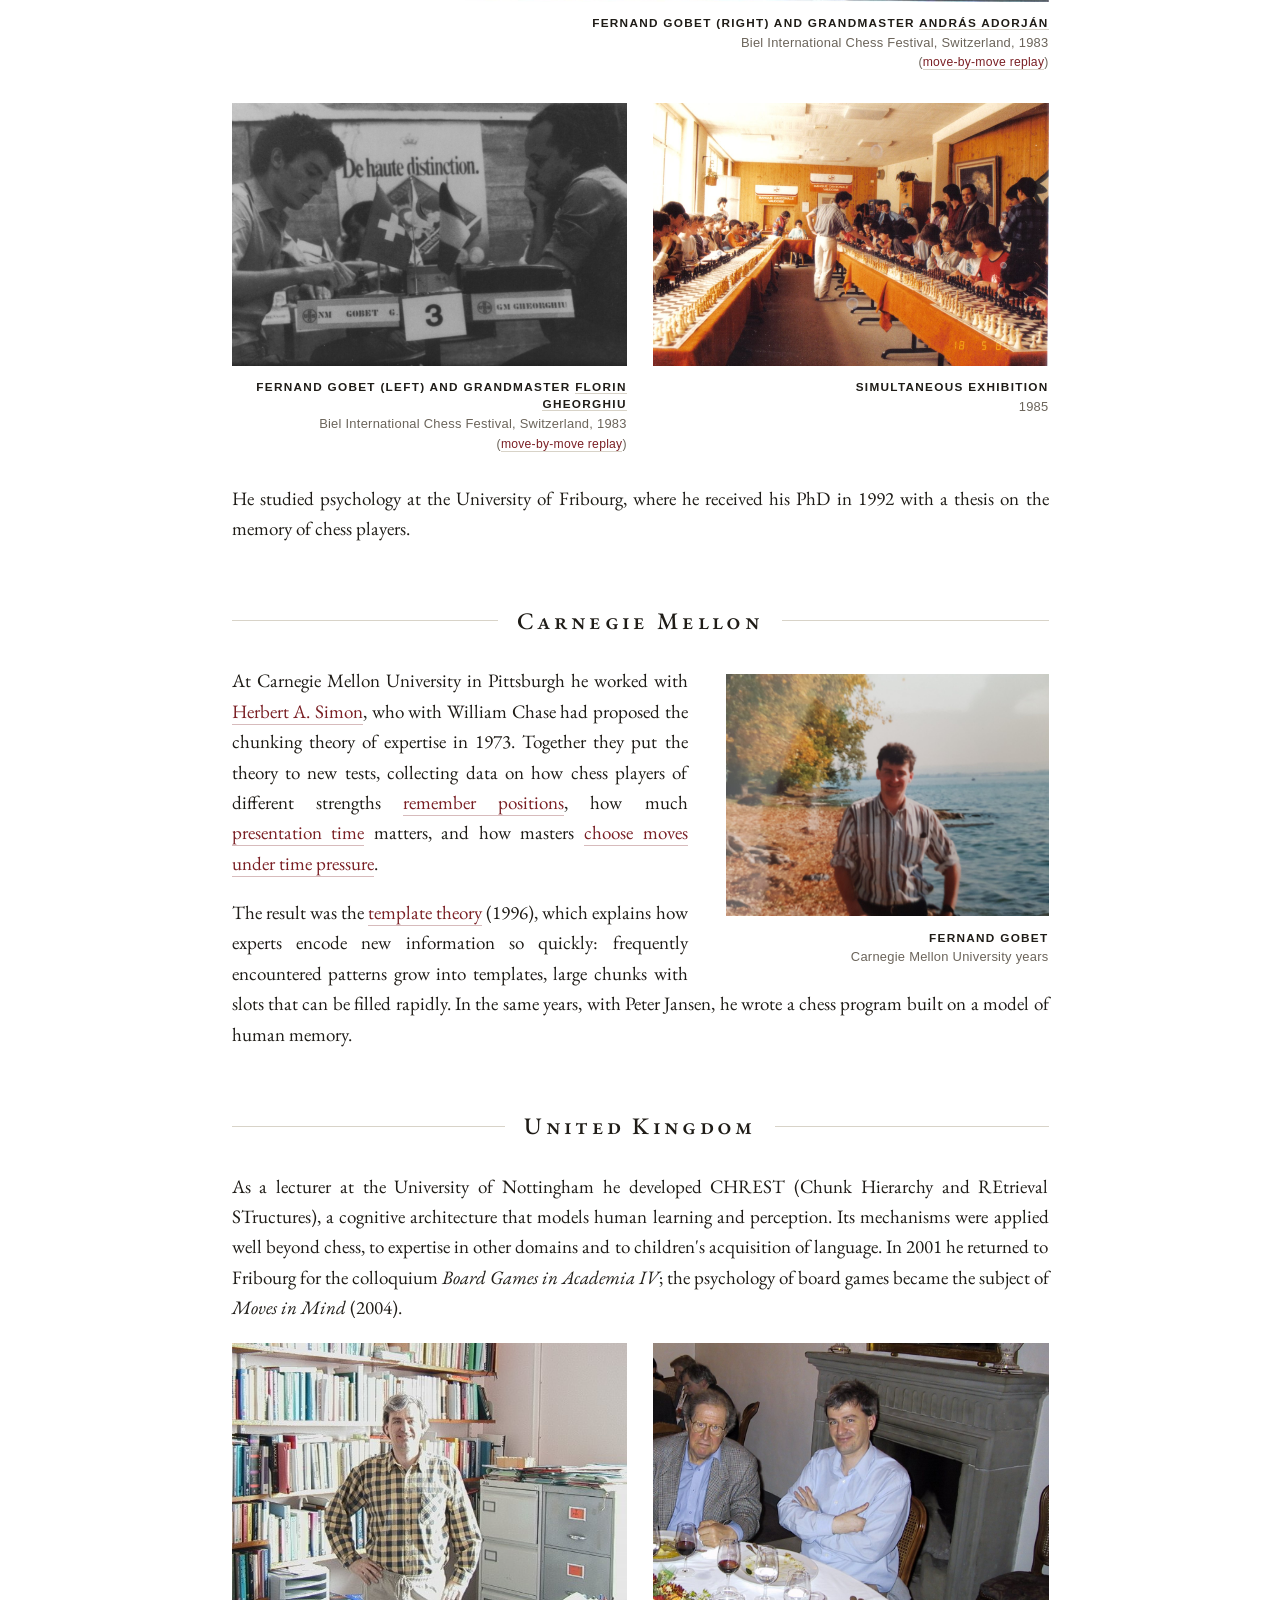
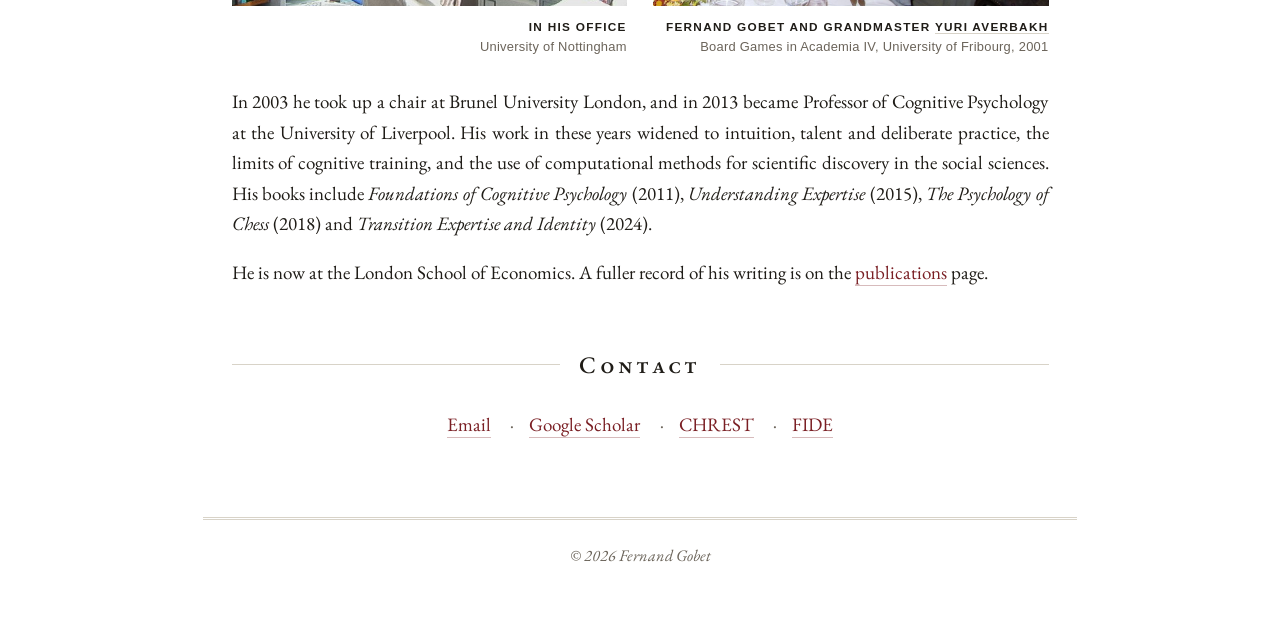
==== commit c38cf309: "Remove photo frames, restyle masthead tagline, simplify CMU caption Co-Authored-By: Claude Fable 5.2" ====
--- a/index.html
+++ b/index.html
@@ -47,7 +47,7 @@
   <h2>Carnegie Mellon</h2>
     <figure class="inset">
       <img src="assets/carnegie-mellon.jpg" width="1600" height="1200" loading="lazy" alt="A young Fernand Gobet standing by a lakeshore in autumn">
-      <figcaption><span class="cap-title">During the collaboration with <a href="https://en.wikipedia.org/wiki/Herbert_A._Simon">Herbert A. Simon</a></span><span class="cap-detail">Carnegie Mellon University years</span></figcaption>
+      <figcaption><span class="cap-title">Fernand Gobet</span><span class="cap-detail">Carnegie Mellon University years</span></figcaption>
     </figure>
   <p>At Carnegie Mellon University in Pittsburgh he worked with <a href="https://en.wikipedia.org/wiki/Herbert_A._Simon">Herbert A. Simon</a>, who with William Chase had proposed the chunking theory of expertise in 1973. Together they put the theory to new tests, collecting data on how chess players of different strengths <a href="https://doi.org/10.3758/BF03200937">remember positions</a>, how much <a href="https://doi.org/10.1207/s15516709cog2404_4">presentation time</a> matters, and how masters <a href="https://doi.org/10.1111/j.1467-9280.1996.tb00666.x">choose moves under time pressure</a>.</p>
   <p>The result was the <a href="https://doi.org/10.1006/cogp.1996.0011">template theory</a> (1996), which explains how experts encode new information so quickly: frequently encountered patterns grow into templates, large chunks with slots that can be filled rapidly. In the same years, with Peter Jansen, he wrote a chess program built on a model of human memory.</p>
--- a/style.css
+++ b/style.css
@@ -9,7 +9,7 @@
 .masthead { text-align:center; padding:3.4rem 1.5rem 0; }
 .masthead h1 { margin:0 0 .2rem; font-weight:500; font-size:2.9rem; letter-spacing:.14em; text-transform:uppercase; }
 .masthead h1 a { color:inherit; border:0; }
-.masthead p { margin:0; font-style:italic; color:var(--muted); font-size:1.05rem; }
+.masthead p { margin:.5rem 0 0; font-family:"Helvetica Neue", Helvetica, Arial, sans-serif; color:var(--muted); font-size:.8rem; letter-spacing:.04em; }
 nav { margin:1.8rem auto 0; max-width:46rem; border-top:3px double var(--rule); border-bottom:1px solid var(--rule); padding:.65rem 0; }
 nav a { margin:0 1.4rem; color:var(--ink); border:0; font-variant:small-caps; letter-spacing:.14em; font-size:1.02rem; padding-bottom:.15rem; }
 nav a.on { color:var(--accent); border-bottom:1px solid var(--accent); }
@@ -21,7 +21,7 @@
 h2::before, h2::after { content:""; flex:1; border-top:1px solid var(--rule); }
 
 .portrait { float:right; width:15rem; margin:.4rem 0 1.2rem 2.2rem; }
-.portrait img { display:block; width:100%; height:auto; aspect-ratio:4/5; object-fit:cover; object-position:50% 38%; border:1px solid var(--rule); padding:6px; background:#fff; }
+.portrait img { display:block; width:100%; height:auto; aspect-ratio:4/5; object-fit:cover; object-position:50% 38%; }
 
 main > p.lead { font-size:1.28rem; line-height:1.5; margin-bottom:1.2rem; text-align:left; hyphens:manual; }
 .lead::first-letter { float:left; font-size:3.9rem; line-height:.82; padding:.28rem .5rem 0 0; color:var(--accent); }
@@ -29,7 +29,7 @@
 /* Photographs */
 figure { margin:0; }
 .plate { margin-bottom:1.6rem; }
-.plate img { display:block; width:100%; height:auto; border:1px solid var(--rule); padding:6px; background:#fff; }
+.plate img { display:block; width:100%; height:auto; }
 figcaption { font-family:"Helvetica Neue", Helvetica, Arial, sans-serif; text-align:right; margin-top:.65rem; line-height:1.45; }
 figcaption span { display:block; }
 .cap-title { font-size:.62rem; font-weight:600; letter-spacing:.11em; text-transform:uppercase; color:var(--ink); }
@@ -42,7 +42,7 @@
 .pair .plate img { aspect-ratio:3/2; object-fit:cover; }
 .pair .plate.top img { object-position:50% 12%; }
 .inset { float:right; width:17rem; margin:.4rem 0 1rem 2rem; }
-.inset img { display:block; width:100%; height:auto; border:1px solid var(--rule); padding:6px; background:#fff; }
+.inset img { display:block; width:100%; height:auto; }
 .pair, .plate { clear:both; }
 main > p.aside, main > p.note { text-align:center; font-style:italic; color:var(--muted); hyphens:manual; }
 main > p.aside { font-family:"Helvetica Neue", Helvetica, Arial, sans-serif; font-style:normal; font-size:.68rem; letter-spacing:.02em; text-align:right; margin-top:-.6rem; }
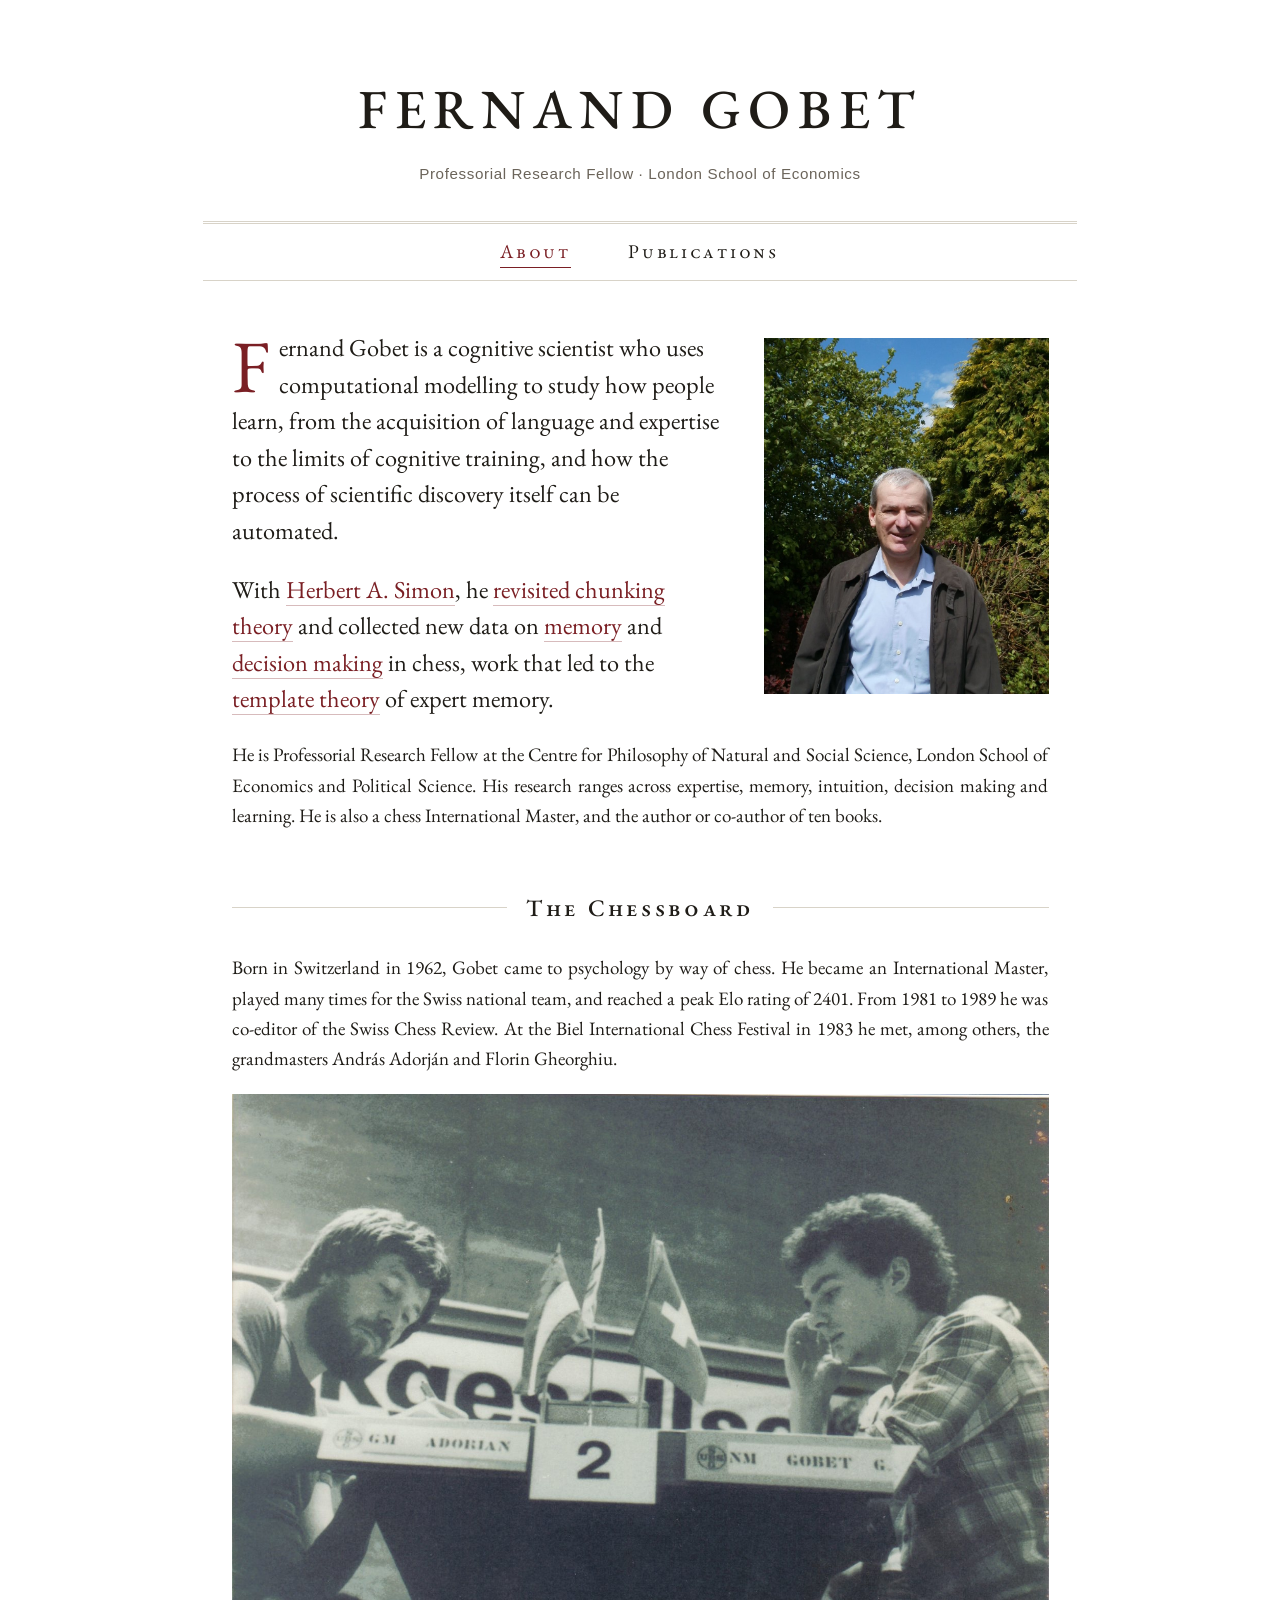
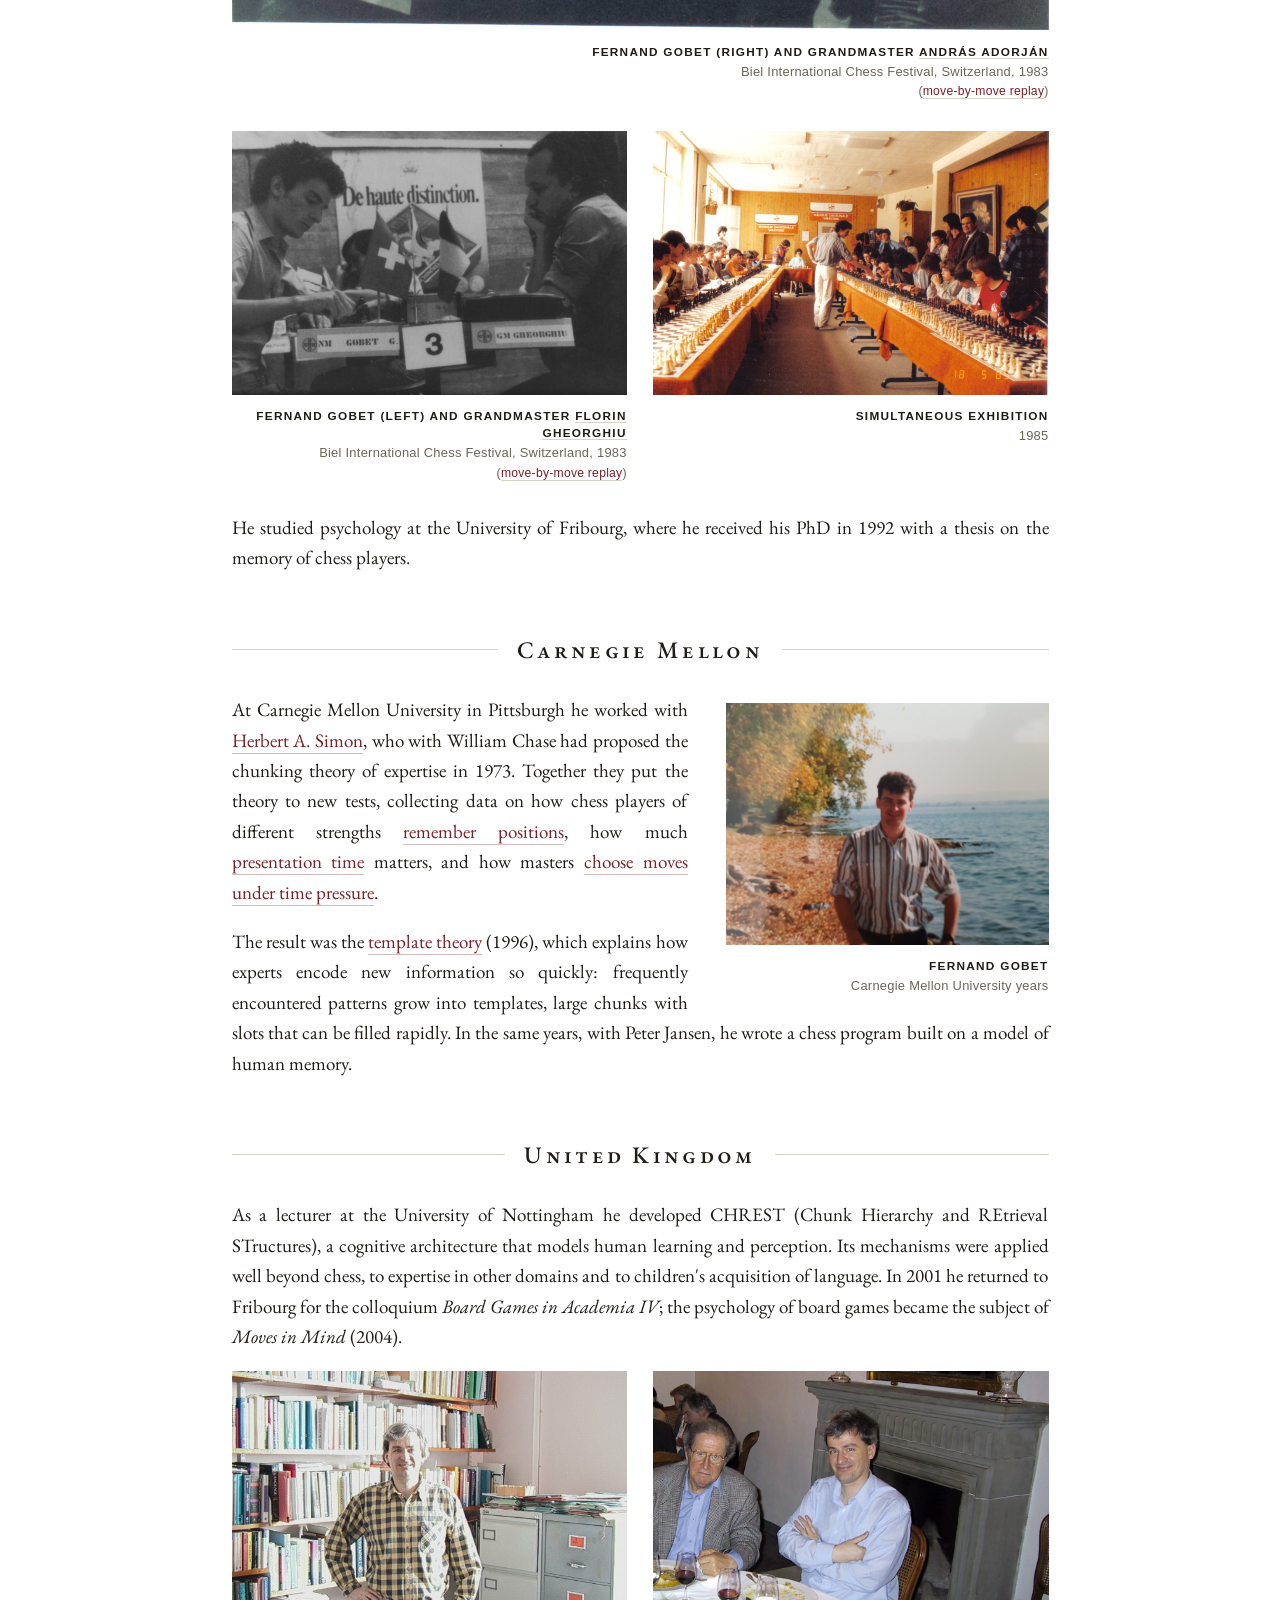
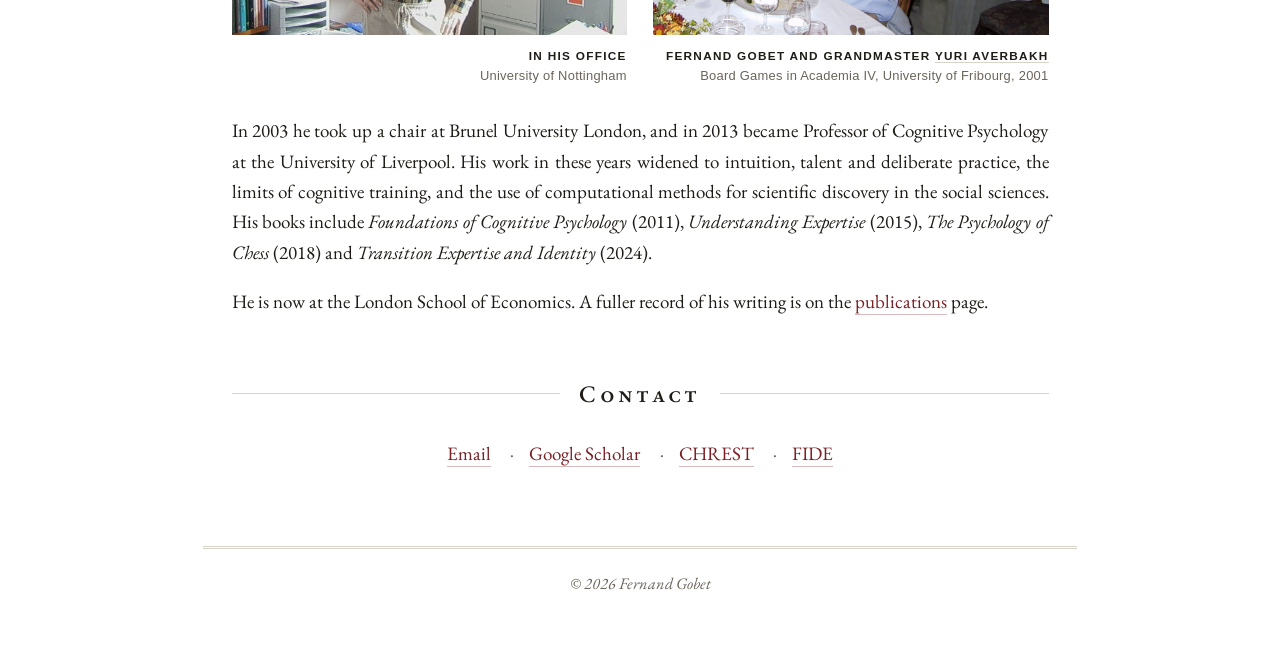
==== commit f176409c: "Split the About page opening into two paragraphs Co-Authored-By: Claude Fable 5.2 <noreply@anthropic" ====
--- a/index.html
+++ b/index.html
@@ -23,7 +23,8 @@
   <figure class="portrait">
     <img src="assets/portrait.jpg" width="900" height="1200" alt="Portrait of Fernand Gobet">
   </figure>
-  <p class="lead">Fernand Gobet is a cognitive scientist who uses computational modelling to study how people learn, from the acquisition of language and expertise to the limits of cognitive training, and how the process of scientific discovery itself can be automated. With <a href="https://en.wikipedia.org/wiki/Herbert_A._Simon">Herbert A. Simon</a>, he <a href="https://doi.org/10.1080/741942359">revisited chunking theory</a> and collected new data on <a href="https://doi.org/10.3758/BF03200937">memory</a> and <a href="https://doi.org/10.1111/j.1467-9280.1996.tb00666.x">decision making</a> in chess, work that led to the <a href="https://doi.org/10.1006/cogp.1996.0011">template theory</a> of expert memory.</p>
+  <p class="lead">Fernand Gobet is a cognitive scientist who uses computational modelling to study how people learn, from the acquisition of language and expertise to the limits of cognitive training, and how the process of scientific discovery itself can be automated.</p>
+  <p class="lead">With <a href="https://en.wikipedia.org/wiki/Herbert_A._Simon">Herbert A. Simon</a>, he <a href="https://doi.org/10.1080/741942359">revisited chunking theory</a> and collected new data on <a href="https://doi.org/10.3758/BF03200937">memory</a> and <a href="https://doi.org/10.1111/j.1467-9280.1996.tb00666.x">decision making</a> in chess, work that led to the <a href="https://doi.org/10.1006/cogp.1996.0011">template theory</a> of expert memory.</p>
   <p>He is Professorial Research Fellow at the Centre for Philosophy of Natural and Social Science, London School of Economics and Political Science. His research ranges across expertise, memory, intuition, decision making and learning. He is also a chess International Master, and the author or co-author of ten books.</p>
 
   <h2>The Chessboard</h2>
--- a/style.css
+++ b/style.css
@@ -24,7 +24,7 @@
 .portrait img { display:block; width:100%; height:auto; aspect-ratio:4/5; object-fit:cover; object-position:50% 38%; }
 
 main > p.lead { font-size:1.28rem; line-height:1.5; margin-bottom:1.2rem; text-align:left; hyphens:manual; }
-.lead::first-letter { float:left; font-size:3.9rem; line-height:.82; padding:.28rem .5rem 0 0; color:var(--accent); }
+.lead:first-of-type::first-letter { float:left; font-size:3.9rem; line-height:.82; padding:.28rem .5rem 0 0; color:var(--accent); }
 
 /* Photographs */
 figure { margin:0; }
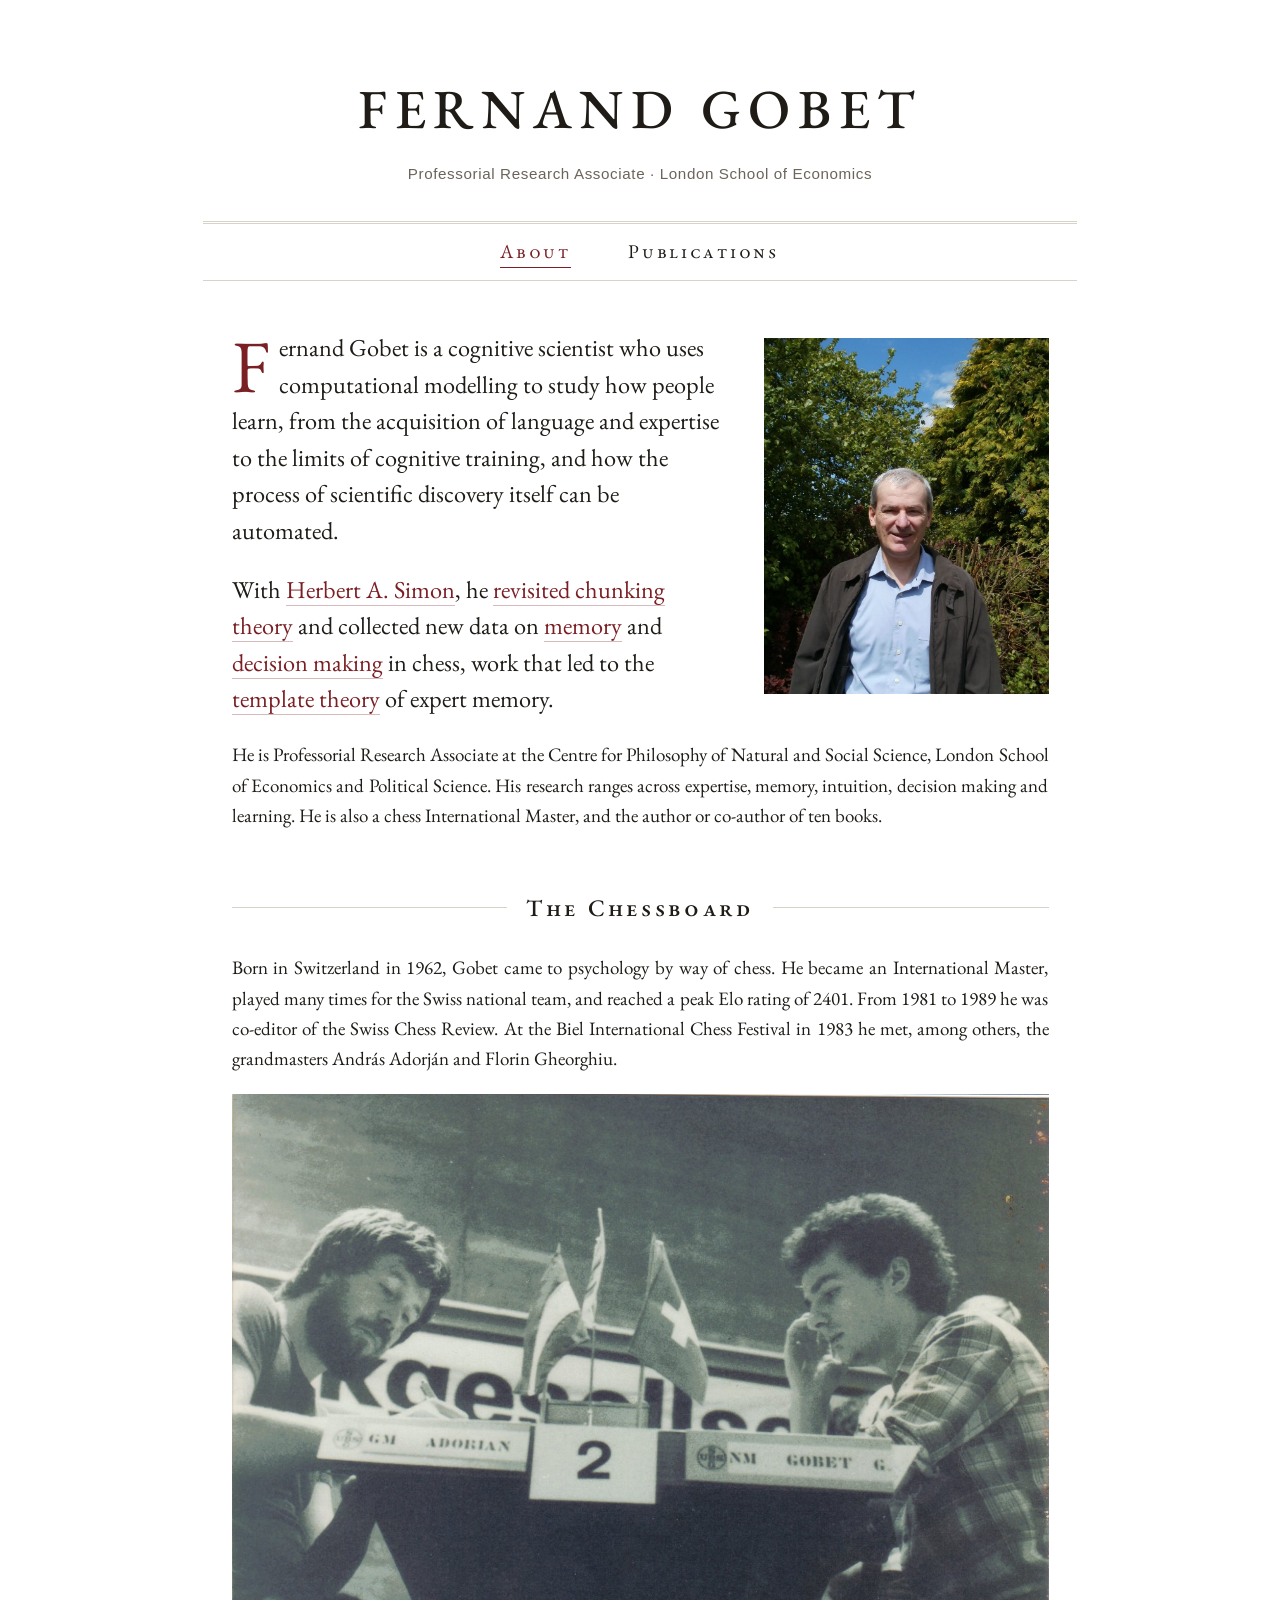
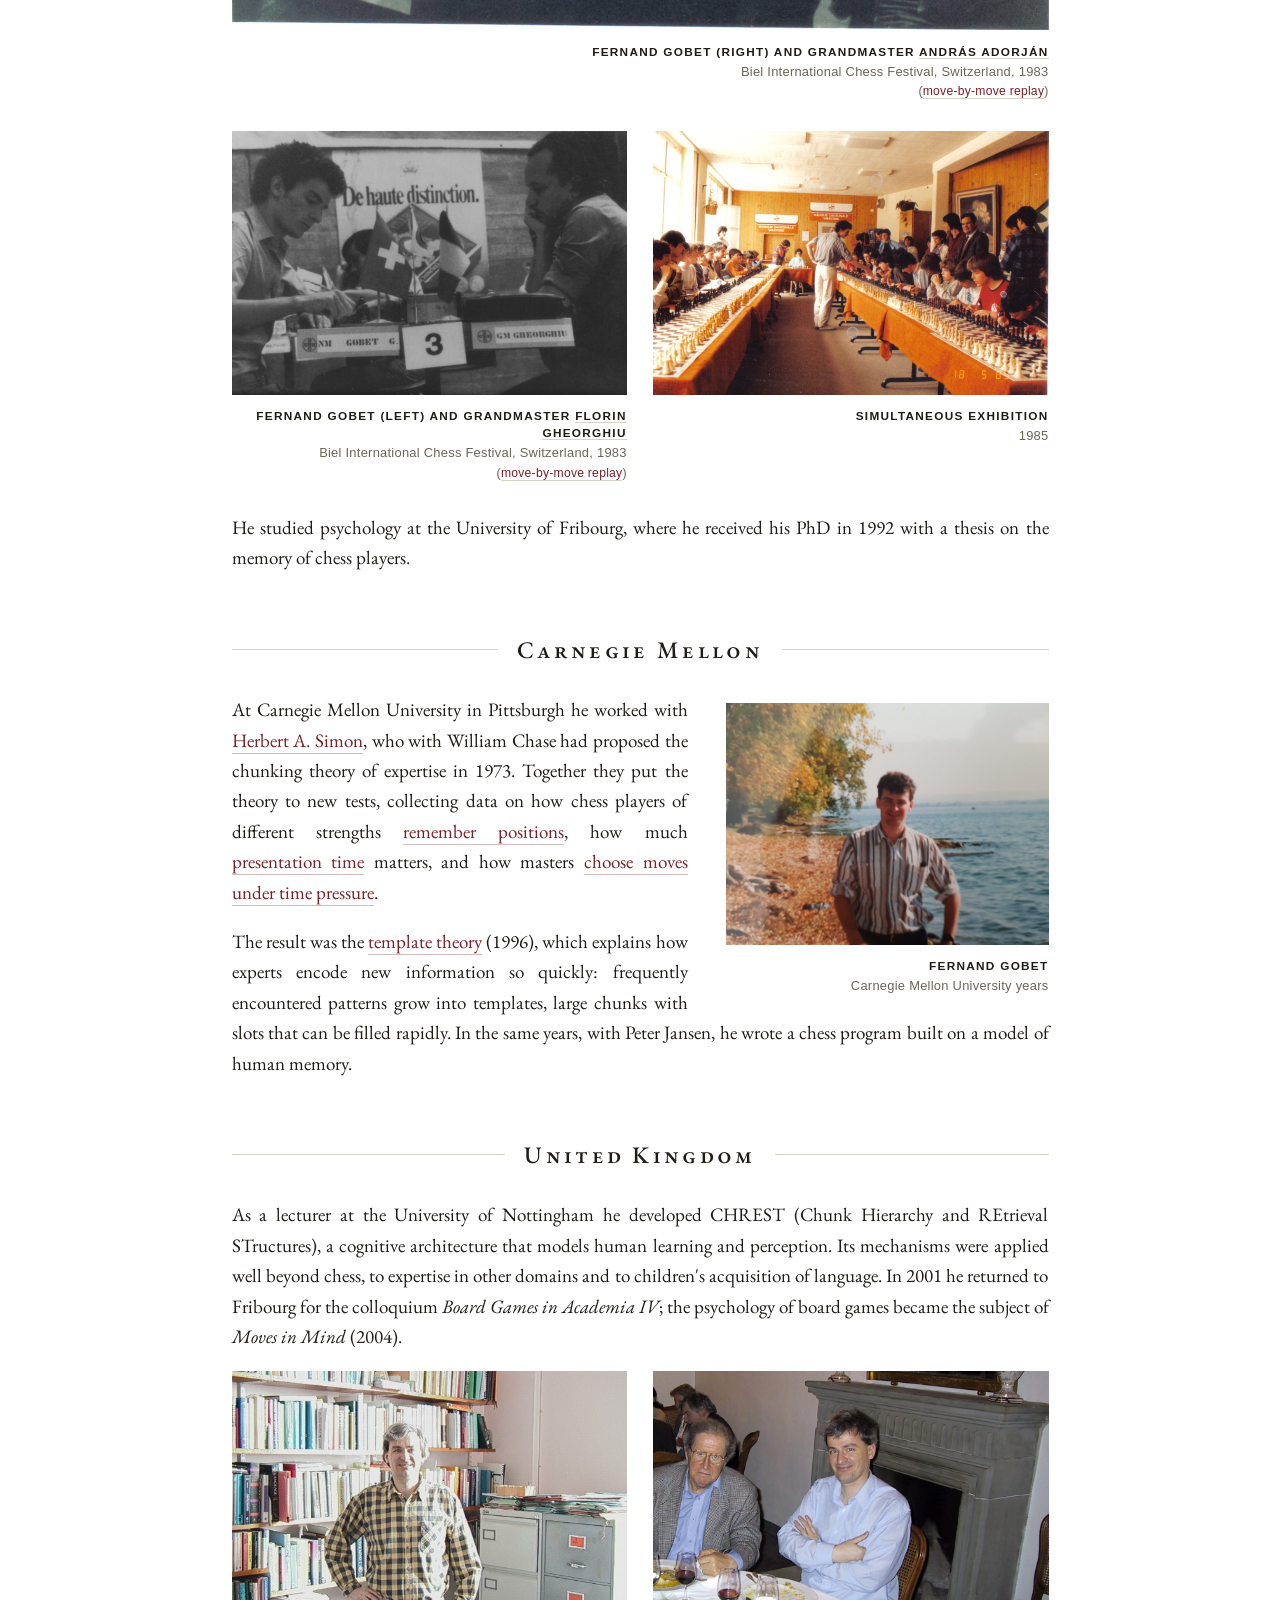
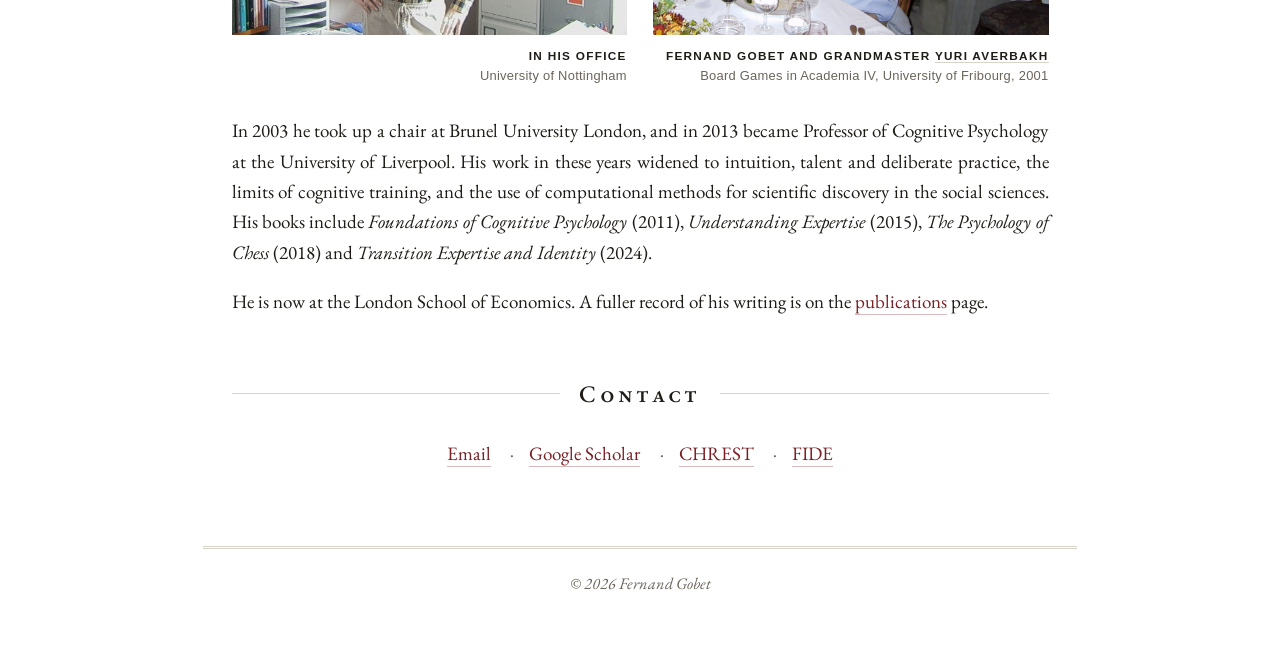
==== commit c1346fb9: "Update title to Research Associate and extend Selected Articles to 2026 Co-Authored-By: Claude Fable" ====
--- a/index.html
+++ b/index.html
@@ -13,7 +13,7 @@
 <body>
 <header class="masthead">
   <h1><a href="/">Fernand Gobet</a></h1>
-  <p>Professorial Research Fellow · London School of Economics</p>
+  <p>Professorial Research Associate · London School of Economics</p>
   <nav>
     <a class="on" aria-current="page" href="/">About</a>
     <a href="publications.html">Publications</a>
@@ -25,7 +25,7 @@
   </figure>
   <p class="lead">Fernand Gobet is a cognitive scientist who uses computational modelling to study how people learn, from the acquisition of language and expertise to the limits of cognitive training, and how the process of scientific discovery itself can be automated.</p>
   <p class="lead">With <a href="https://en.wikipedia.org/wiki/Herbert_A._Simon">Herbert A. Simon</a>, he <a href="https://doi.org/10.1080/741942359">revisited chunking theory</a> and collected new data on <a href="https://doi.org/10.3758/BF03200937">memory</a> and <a href="https://doi.org/10.1111/j.1467-9280.1996.tb00666.x">decision making</a> in chess, work that led to the <a href="https://doi.org/10.1006/cogp.1996.0011">template theory</a> of expert memory.</p>
-  <p>He is Professorial Research Fellow at the Centre for Philosophy of Natural and Social Science, London School of Economics and Political Science. His research ranges across expertise, memory, intuition, decision making and learning. He is also a chess International Master, and the author or co-author of ten books.</p>
+  <p>He is Professorial Research Associate at the Centre for Philosophy of Natural and Social Science, London School of Economics and Political Science. His research ranges across expertise, memory, intuition, decision making and learning. He is also a chess International Master, and the author or co-author of ten books.</p>
 
   <h2>The Chessboard</h2>
   <p>Born in Switzerland in 1962, Gobet came to psychology by way of chess. He became an International Master, played many times for the Swiss national team, and reached a peak Elo rating of 2401. From 1981 to 1989 he was co-editor of the Swiss Chess Review. At the Biel International Chess Festival in 1983 he met, among others, the grandmasters András Adorján and Florin Gheorghiu.</p>
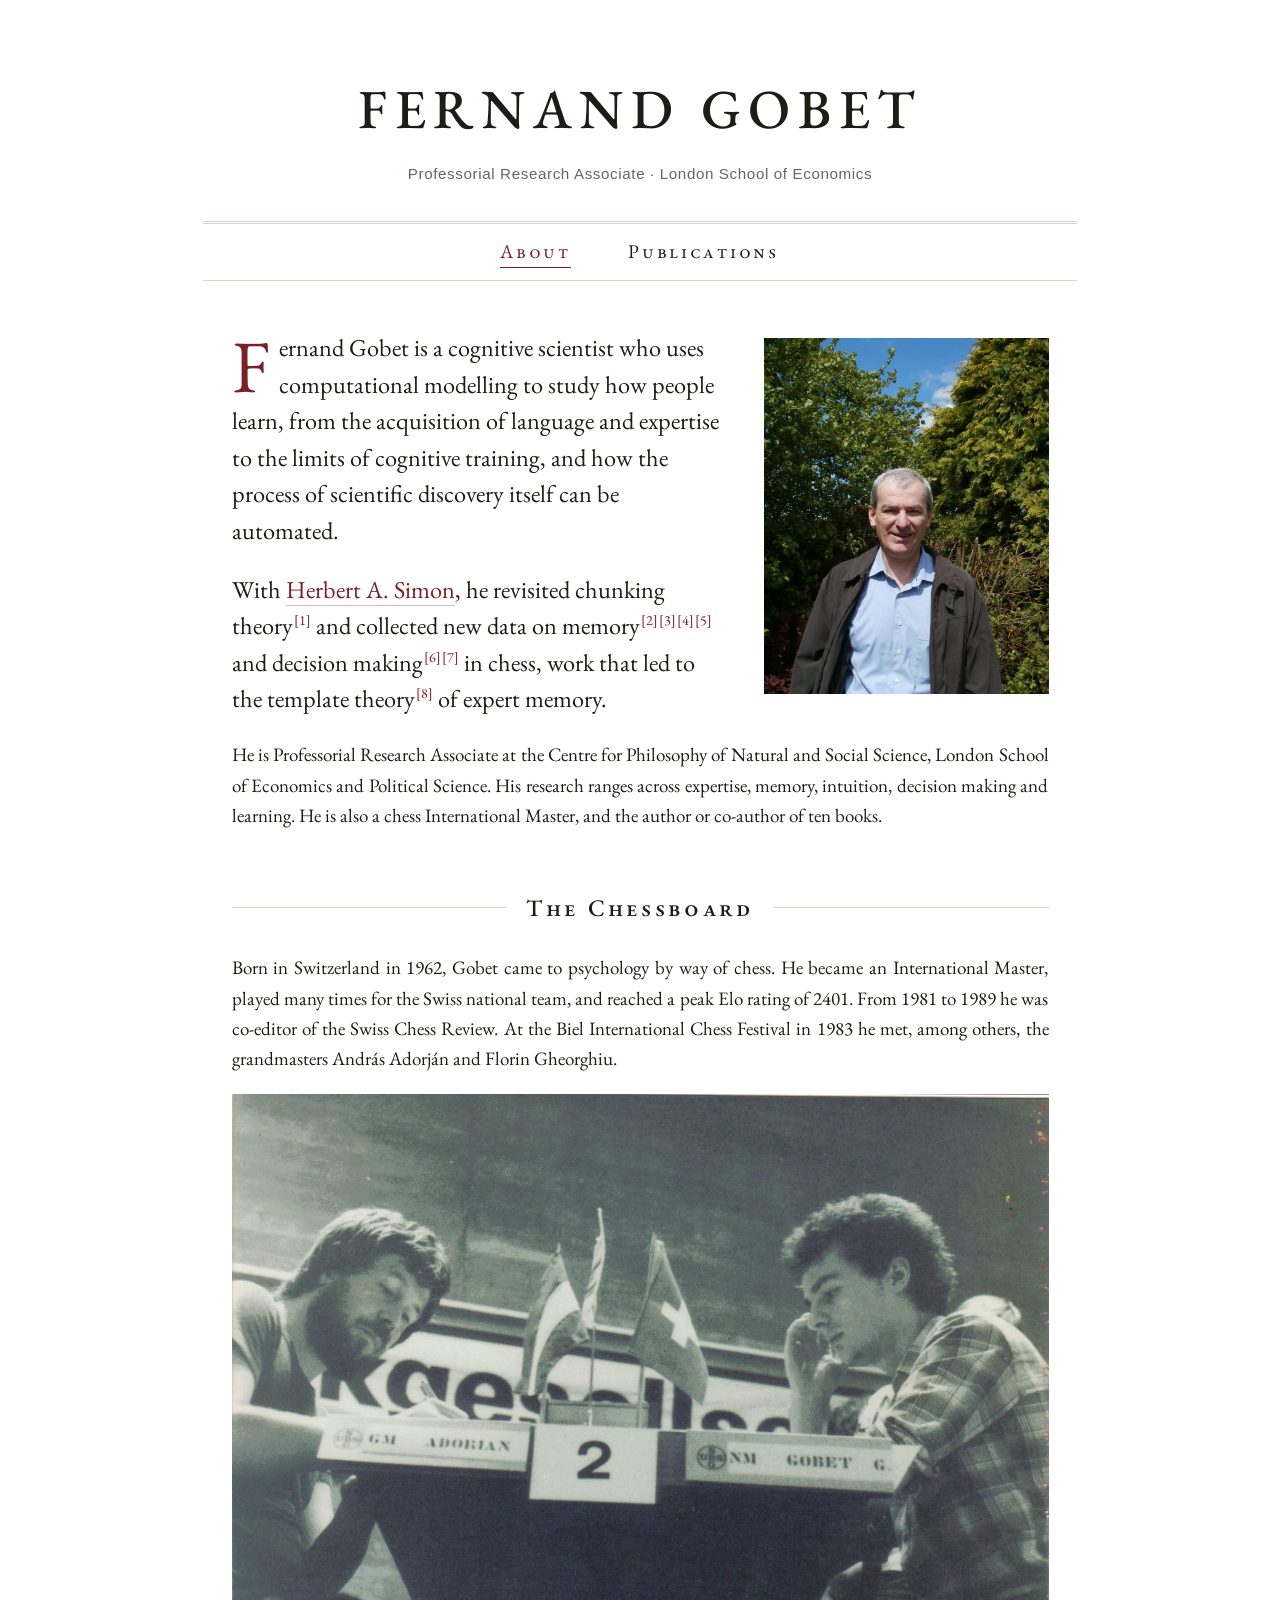
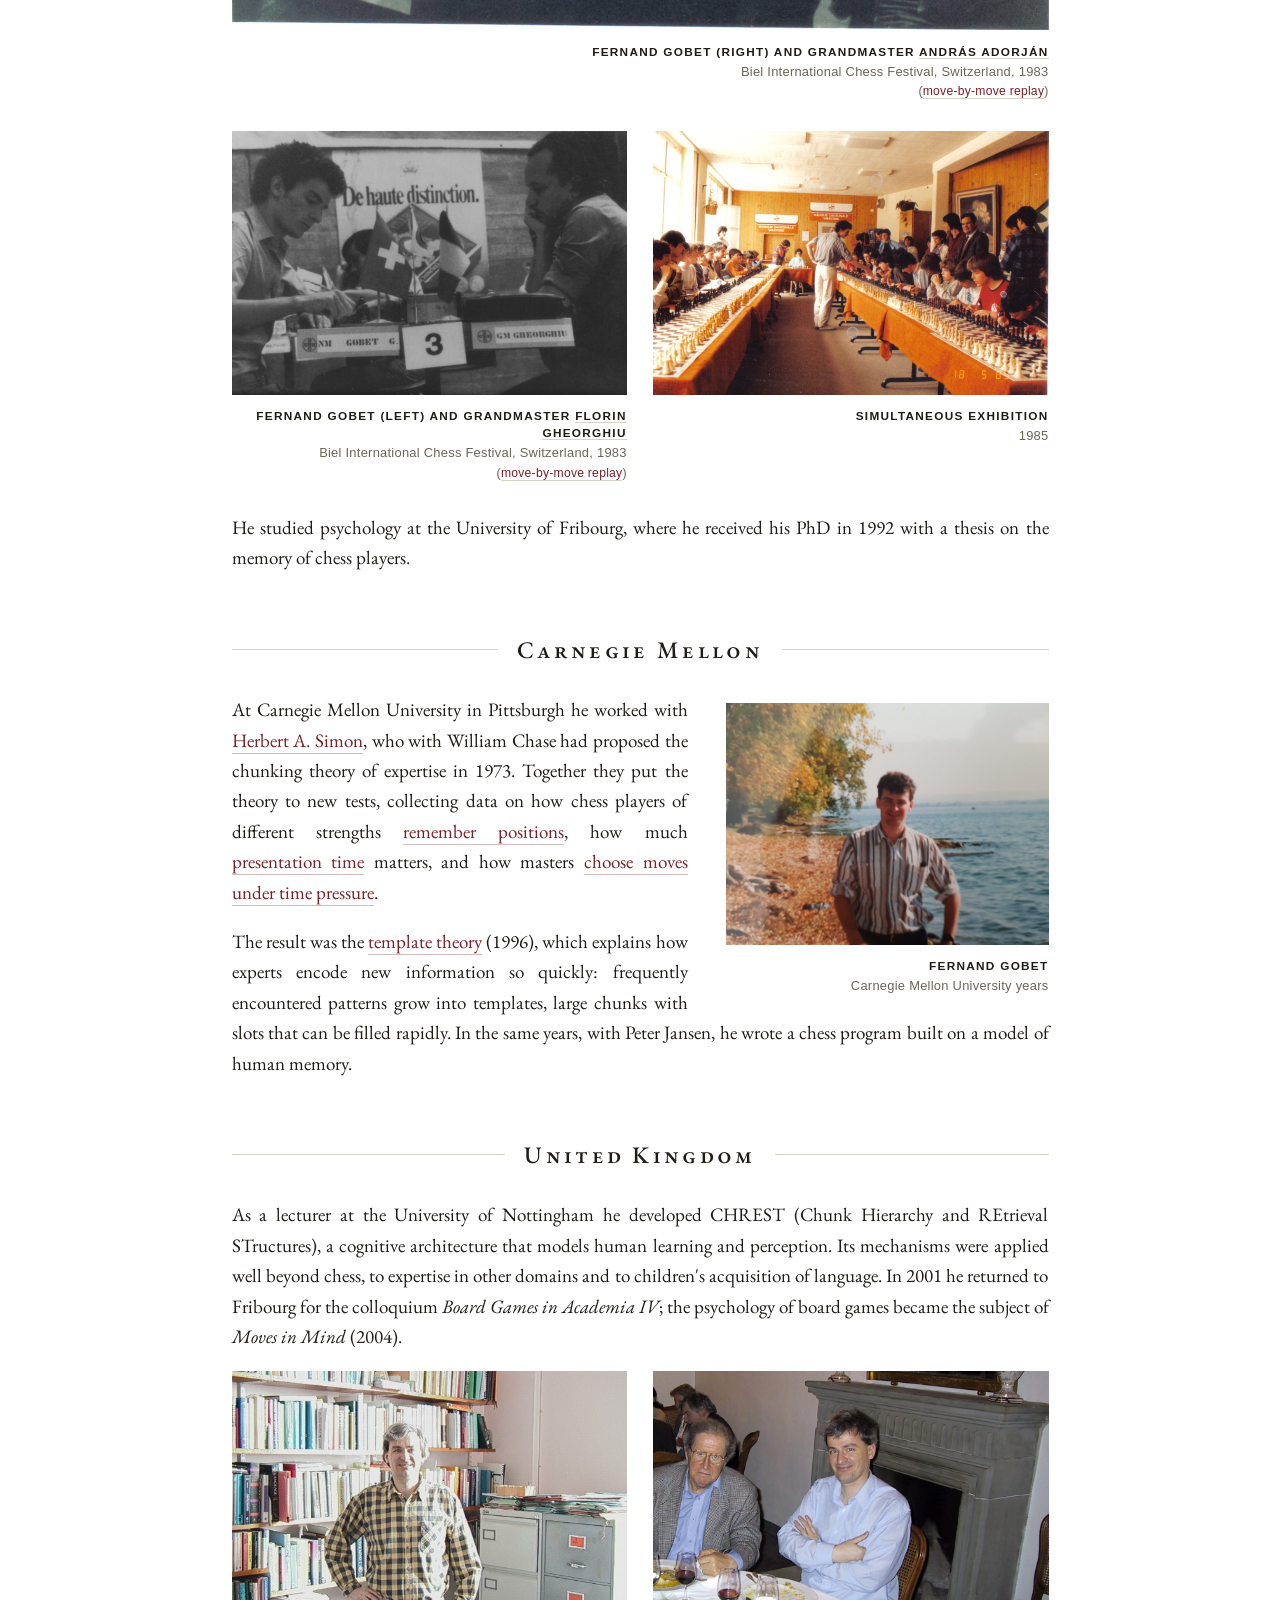
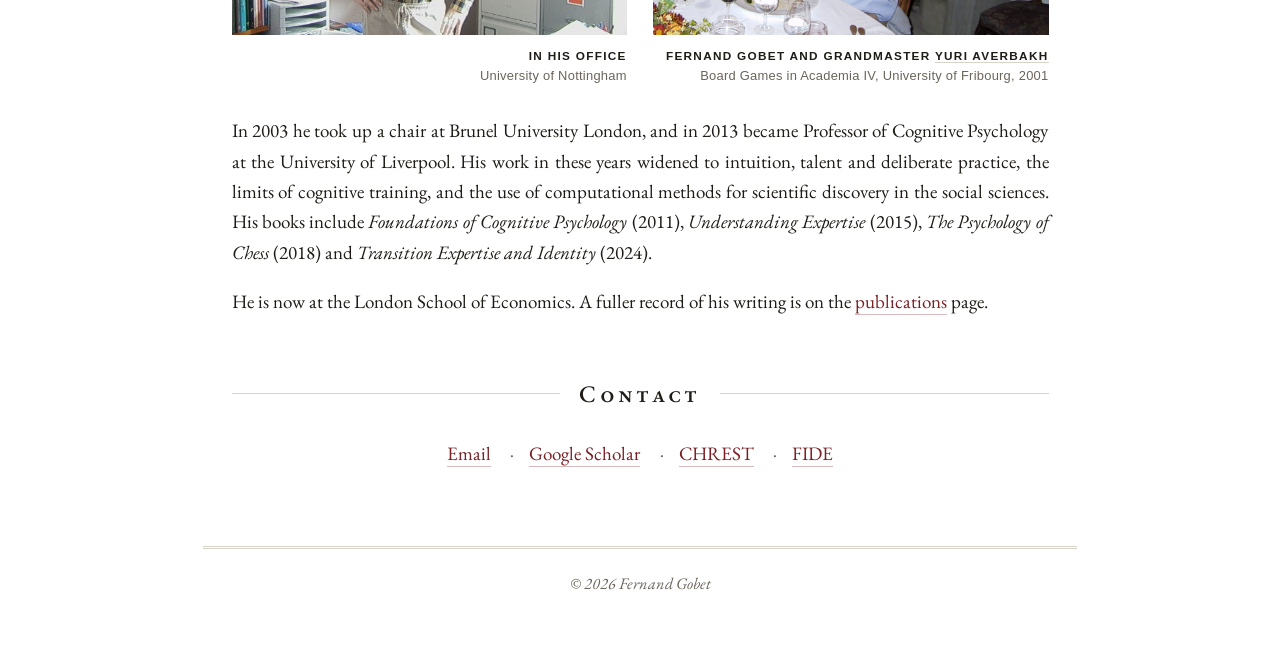
==== commit 8e0374b9: "Add paper links, numbered Simon references and Oh & Gobet papers Co-Authored-By: Claude Fable 5.2 <n" ====
--- a/index.html
+++ b/index.html
@@ -23,8 +23,8 @@
   <figure class="portrait">
     <img src="assets/portrait.jpg" width="900" height="1200" alt="Portrait of Fernand Gobet">
   </figure>
-  <p class="lead">Fernand Gobet is a cognitive scientist who uses computational modelling to study how people learn, from the acquisition of language and expertise to the limits of cognitive training, and how the process of scientific discovery itself can be automated.</p>
-  <p class="lead">With <a href="https://en.wikipedia.org/wiki/Herbert_A._Simon">Herbert A. Simon</a>, he <a href="https://doi.org/10.1080/741942359">revisited chunking theory</a> and collected new data on <a href="https://doi.org/10.3758/BF03200937">memory</a> and <a href="https://doi.org/10.1111/j.1467-9280.1996.tb00666.x">decision making</a> in chess, work that led to the <a href="https://doi.org/10.1006/cogp.1996.0011">template theory</a> of expert memory.</p>
+  <p class="lead dropcap">Fernand Gobet is a cognitive scientist who uses computational modelling to study how people learn, from the acquisition of language and expertise to the limits of cognitive training, and how the process of scientific discovery itself can be automated.</p>
+  <p class="lead">With <a href="https://en.wikipedia.org/wiki/Herbert_A._Simon">Herbert A. Simon</a>, he revisited chunking theory<sup class="ref"><a href="https://doi.org/10.1080/741942359" title="Gobet &amp; Simon (1998). Expert chess memory: Revisiting the chunking hypothesis. Memory.">[1]</a></sup> and collected new data on memory<sup class="ref"><a href="https://doi.org/10.3758/BF03200937" title="Gobet &amp; Simon (1996). Recall of random and distorted chess positions. Memory &amp; Cognition.">[2]</a><a href="https://doi.org/10.3758/BF03212414" title="Gobet &amp; Simon (1996). Recall of rapidly presented random chess positions is a function of skill. Psychonomic Bulletin &amp; Review.">[3]</a><a href="https://doi.org/10.1207/s15516709cog2404_4" title="Gobet &amp; Simon (2000). Five seconds or sixty? Presentation time in expert memory. Cognitive Science.">[4]</a><a href="https://doi.org/10.1037/0033-295X.107.3.593" title="Simon &amp; Gobet (2000). Expertise effects in memory recall: Comment on Vicente and Wang (1998). Psychological Review.">[5]</a></sup> and decision making<sup class="ref"><a href="https://doi.org/10.1111/j.1467-9280.1996.tb00666.x" title="Gobet &amp; Simon (1996). The roles of recognition processes and look-ahead search in time-constrained expert problem solving. Psychological Science.">[6]</a><a href="https://doi.org/10.1007/s004260050025" title="Gobet &amp; Simon (1998). Pattern recognition makes search possible: Comments on Holding (1992). Psychological Research.">[7]</a></sup> in chess, work that led to the template theory<sup class="ref"><a href="https://doi.org/10.1006/cogp.1996.0011" title="Gobet &amp; Simon (1996). Templates in chess memory: A mechanism for recalling several boards. Cognitive Psychology.">[8]</a></sup> of expert memory.</p>
   <p>He is Professorial Research Associate at the Centre for Philosophy of Natural and Social Science, London School of Economics and Political Science. His research ranges across expertise, memory, intuition, decision making and learning. He is also a chess International Master, and the author or co-author of ten books.</p>
 
   <h2>The Chessboard</h2>
--- a/style.css
+++ b/style.css
@@ -24,7 +24,10 @@
 .portrait img { display:block; width:100%; height:auto; aspect-ratio:4/5; object-fit:cover; object-position:50% 38%; }
 
 main > p.lead { font-size:1.28rem; line-height:1.5; margin-bottom:1.2rem; text-align:left; hyphens:manual; }
-.lead:first-of-type::first-letter { float:left; font-size:3.9rem; line-height:.82; padding:.28rem .5rem 0 0; color:var(--accent); }
+sup.ref { font-size:.58em; line-height:0; vertical-align:super; }
+sup.ref a { border:0; margin-left:.08em; }
+sup.ref a:hover { text-decoration:underline; }
+main > p.dropcap::first-letter { float:left; font-size:3.9rem; line-height:.82; padding:.28rem .5rem 0 0; color:var(--accent); }
 
 /* Photographs */
 figure { margin:0; }
